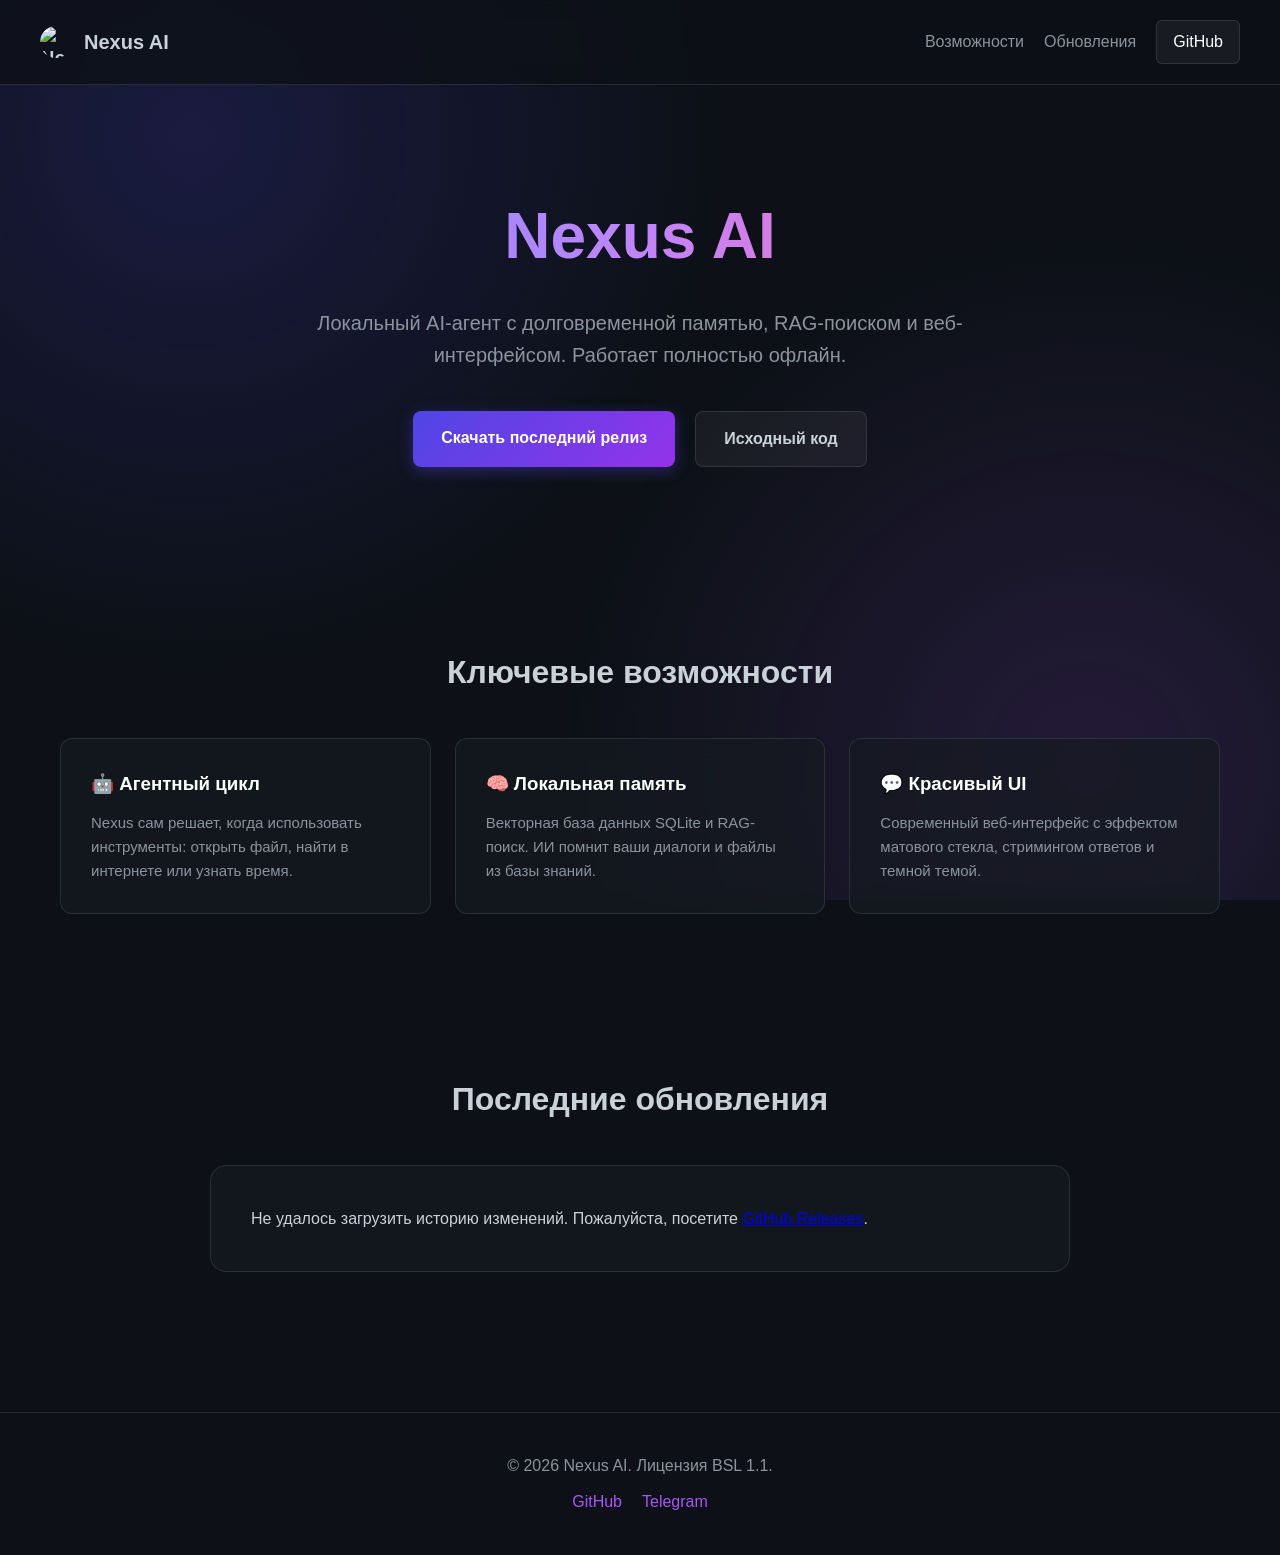
==== website/index.html @ a46965eb "fix: workflows syntax and outputs" ====
<!DOCTYPE html>
<html lang="ru">
<head>
    <meta charset="UTF-8">
    <meta name="viewport" content="width=device-width, initial-scale=1.0">
    <title>Nexus AI — Локальный ИИ-агент</title>
    <link rel="icon" type="image/png" href="https://raw.githubusercontent.com/1Maniak/nexus/main/web/photo/logo-nexus.png">
    <link rel="stylesheet" href="style.css">
    <script src="https://cdn.jsdelivr.net/npm/marked/marked.min.js"></script>
</head>
<body>
    <div class="background-glow"></div>

    <nav>
        <div class="logo">
            <img src="https://raw.githubusercontent.com/1Maniak/nexus/main/web/photo/logo-nexus.png" alt="Nexus Logo">
            <span>Nexus AI</span>
        </div>
        <div class="links">
            <a href="#features">Возможности</a>
            <a href="#changelog">Обновления</a>
            <a href="https://github.com/1Maniak/nexus" target="_blank" class="btn-github">GitHub</a>
        </div>
    </nav>

    <header class="hero">
        <h1>Nexus AI</h1>
        <p>Локальный AI-агент с долговременной памятью, RAG-поиском и веб-интерфейсом. Работает полностью офлайн.</p>
        <div class="hero-buttons">
            <a href="https://github.com/1Maniak/nexus/releases" class="btn primary">Скачать последний релиз</a>
            <a href="https://github.com/1Maniak/nexus" class="btn secondary">Исходный код</a>
        </div>
    </header>

    <section id="features" class="features">
        <h2>Ключевые возможности</h2>
        <div class="grid">
            <div class="card">
                <h3>🤖 Агентный цикл</h3>
                <p>Nexus сам решает, когда использовать инструменты: открыть файл, найти в интернете или узнать время.</p>
            </div>
            <div class="card">
                <h3>🧠 Локальная память</h3>
                <p>Векторная база данных SQLite и RAG-поиск. ИИ помнит ваши диалоги и файлы из базы знаний.</p>
            </div>
            <div class="card">
                <h3>💬 Красивый UI</h3>
                <p>Современный веб-интерфейс с эффектом матового стекла, стримингом ответов и темной темой.</p>
            </div>
        </div>
    </section>

    <section id="changelog" class="changelog-section">
        <h2>Последние обновления</h2>
        <div id="changelog-container" class="glass-panel">
            <p>Загрузка изменений...</p>
        </div>
    </section>

    <footer>
        <p>© 2026 Nexus AI. Лицензия BSL 1.1.</p>
        <div class="socials">
            <a href="https://github.com/1Maniak" target="_blank">GitHub</a>
            <a href="https://t.me/Makson4ikxD" target="_blank">Telegram</a>
        </div>
    </footer>

    <script src="script.js"></script>
</body>
</html>
---- website/style.css ----
:root {
    --bg-body: #0d1117;
    --bg-panel: rgba(22, 27, 34, 0.7);
    --border-color: rgba(255, 255, 255, 0.1);
    --text-main: #c9d1d9;
    --text-muted: #8b949e;
    --accent-color: #a855f7;
    --gradient: linear-gradient(135deg, #4f46e5, #9333ea);
    --font-family: -apple-system, BlinkMacSystemFont, "Segoe UI", Helvetica, Arial, sans-serif;
}

* {
    box-sizing: border-box;
    margin: 0;
    padding: 0;
}

body {
    background-color: var(--bg-body);
    color: var(--text-main);
    font-family: var(--font-family);
    line-height: 1.6;
    overflow-x: hidden;
}

/* Фоновое свечение */
.background-glow {
    position: fixed;
    top: 0;
    left: 0;
    width: 100vw;
    height: 100vh;
    background: 
        radial-gradient(circle at 15% 15%, rgba(79, 70, 229, 0.2) 0%, transparent 40%),
        radial-gradient(circle at 85% 85%, rgba(168, 85, 247, 0.15) 0%, transparent 40%);
    z-index: -1;
}

/* Навигация */
nav {
    display: flex;
    justify-content: space-between;
    align-items: center;
    padding: 20px 40px;
    background: rgba(13, 17, 23, 0.8);
    backdrop-filter: blur(10px);
    position: sticky;
    top: 0;
    z-index: 100;
    border-bottom: 1px solid var(--border-color);
}

.logo {
    display: flex;
    align-items: center;
    gap: 12px;
    font-size: 20px;
    font-weight: 700;
}

.logo img {
    width: 32px;
    height: 32px;
    border-radius: 50%;
}

.links {
    display: flex;
    gap: 20px;
    align-items: center;
}

.links a {
    color: var(--text-muted);
    text-decoration: none;
    transition: color 0.2s;
}

.links a:hover {
    color: #fff;
}

.btn-github {
    padding: 8px 16px;
    border: 1px solid var(--border-color);
    border-radius: 6px;
    color: #fff !important;
    background: rgba(255, 255, 255, 0.05);
}

/* Hero Section */
.hero {
    text-align: center;
    padding: 100px 20px;
    max-width: 800px;
    margin: 0 auto;
}

.hero h1 {
    font-size: 64px;
    font-weight: 900;
    background: linear-gradient(to right, #818cf8, #c084fc, #f472b6);
    background-clip: text; /* ДОБАВИТЬ СЮДА */
    -webkit-background-clip: text;
    -webkit-text-fill-color: transparent;
    margin-bottom: 20px;
}

.hero p {
    font-size: 20px;
    color: var(--text-muted);
    margin-bottom: 40px;
}

.hero-buttons {
    display: flex;
    gap: 20px;
    justify-content: center;
}

.btn {
    padding: 14px 28px;
    border-radius: 8px;
    text-decoration: none;
    font-weight: 600;
    transition: all 0.2s;
}

.btn.primary {
    background: var(--gradient);
    color: #fff;
    box-shadow: 0 4px 15px rgba(79, 70, 229, 0.4);
}

.btn.primary:hover {
    filter: brightness(1.1);
    transform: translateY(-2px);
}

.btn.secondary {
    background: rgba(255, 255, 255, 0.05);
    color: var(--text-main);
    border: 1px solid var(--border-color);
}

.btn.secondary:hover {
    background: rgba(255, 255, 255, 0.1);
}

/* Features */
.features {
    padding: 80px 20px;
    max-width: 1200px;
    margin: 0 auto;
}

.features h2 {
    text-align: center;
    font-size: 32px;
    margin-bottom: 40px;
}

.grid {
    display: grid;
    grid-template-columns: repeat(auto-fit, minmax(300px, 1fr));
    gap: 24px;
}

.card {
    background: var(--bg-panel);
    backdrop-filter: blur(12px);
    padding: 30px;
    border-radius: 12px;
    border: 1px solid var(--border-color);
    transition: transform 0.2s;
}

.card:hover {
    transform: translateY(-5px);
    border-color: rgba(168, 85, 247, 0.3);
}

.card h3 {
    color: #fff;
    margin-bottom: 12px;
}

.card p {
    color: var(--text-muted);
    font-size: 15px;
}

/* Changelog */
.changelog-section {
    padding: 80px 20px;
    max-width: 900px;
    margin: 0 auto;
}

.changelog-section h2 {
    text-align: center;
    font-size: 32px;
    margin-bottom: 40px;
}

.glass-panel {
    background: var(--bg-panel);
    backdrop-filter: blur(12px);
    padding: 40px;
    border-radius: 16px;
    border: 1px solid var(--border-color);
}

.glass-panel h3 {
    color: var(--accent-color);
    margin-top: 20px;
    margin-bottom: 10px;
}

.glass-panel ul {
    padding-left: 20px;
    margin-bottom: 20px;
}

.glass-panel li {
    margin-bottom: 8px;
}

/* Footer */
footer {
    text-align: center;
    padding: 40px;
    border-top: 1px solid var(--border-color);
    color: var(--text-muted);
    margin-top: 60px;
}

.socials {
    margin-top: 10px;
    display: flex;
    gap: 20px;
    justify-content: center;
}

.socials a {
    color: var(--accent-color);
    text-decoration: none;
}
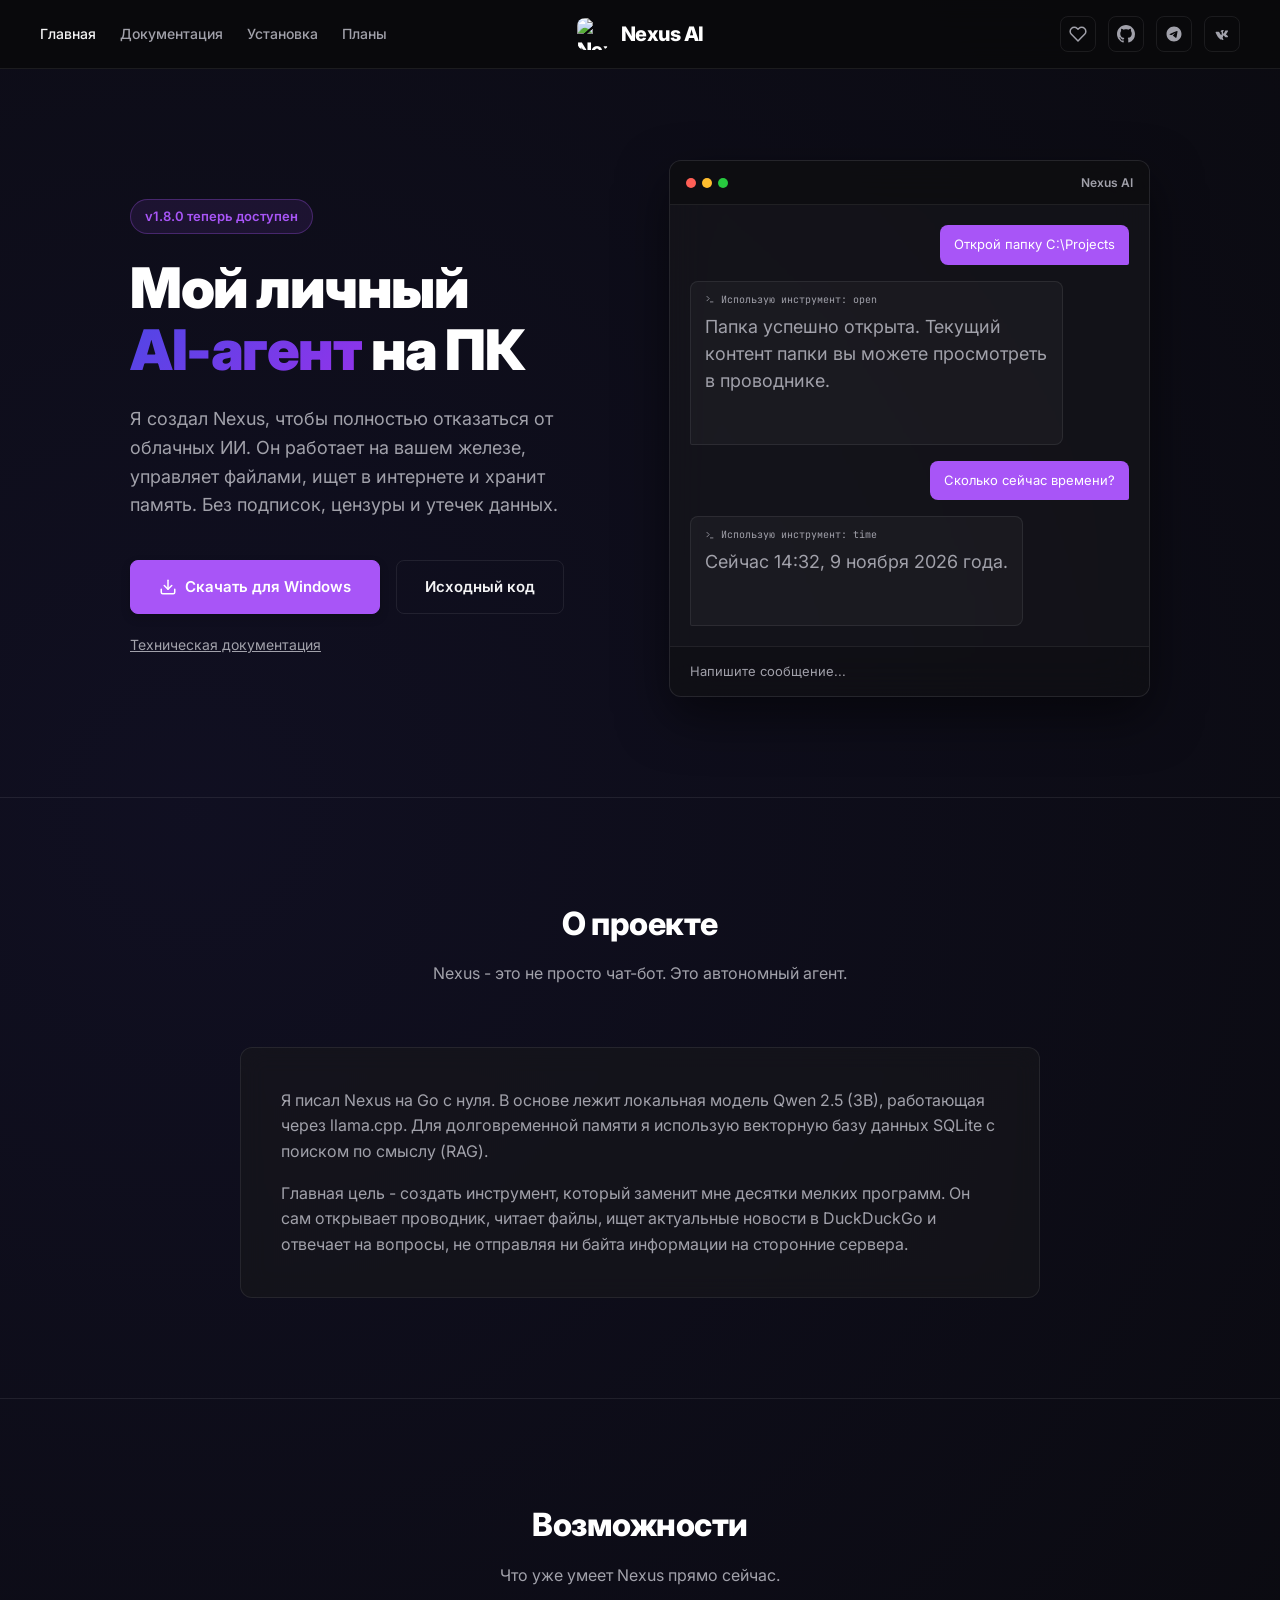
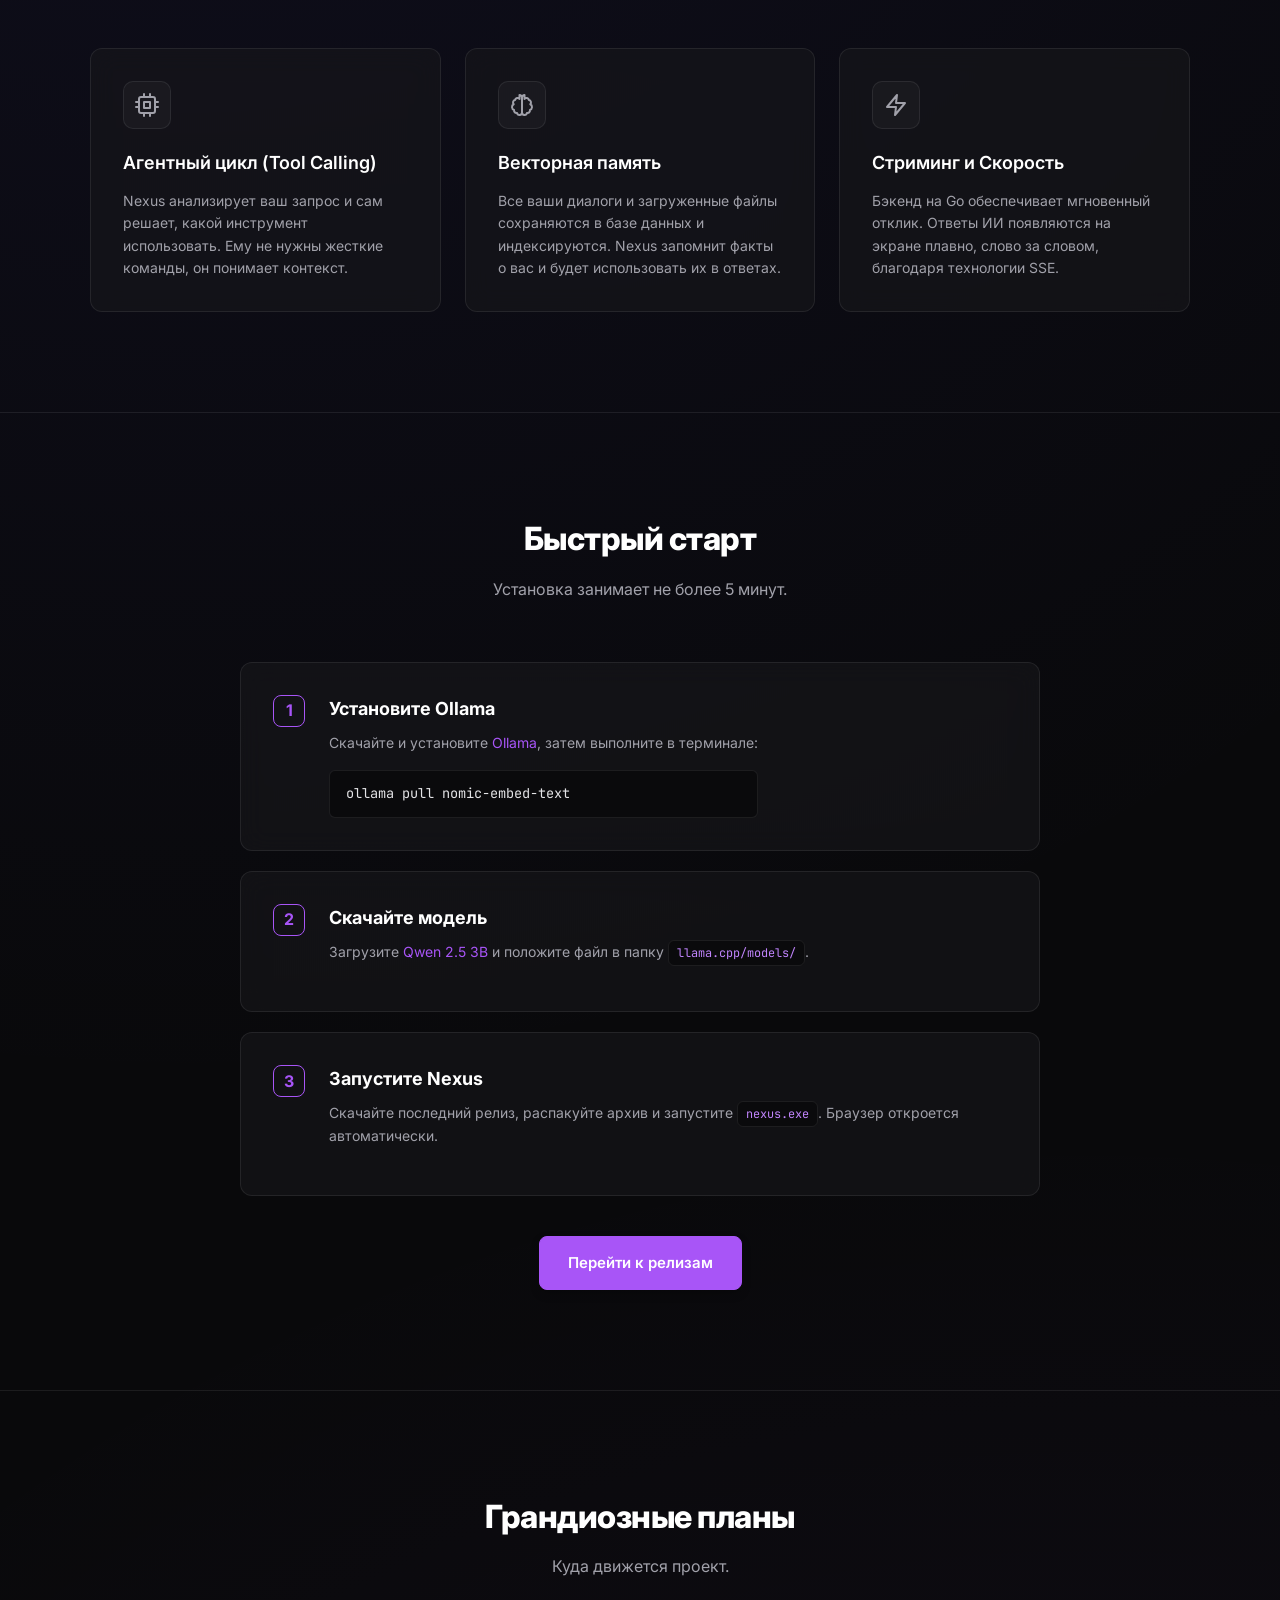
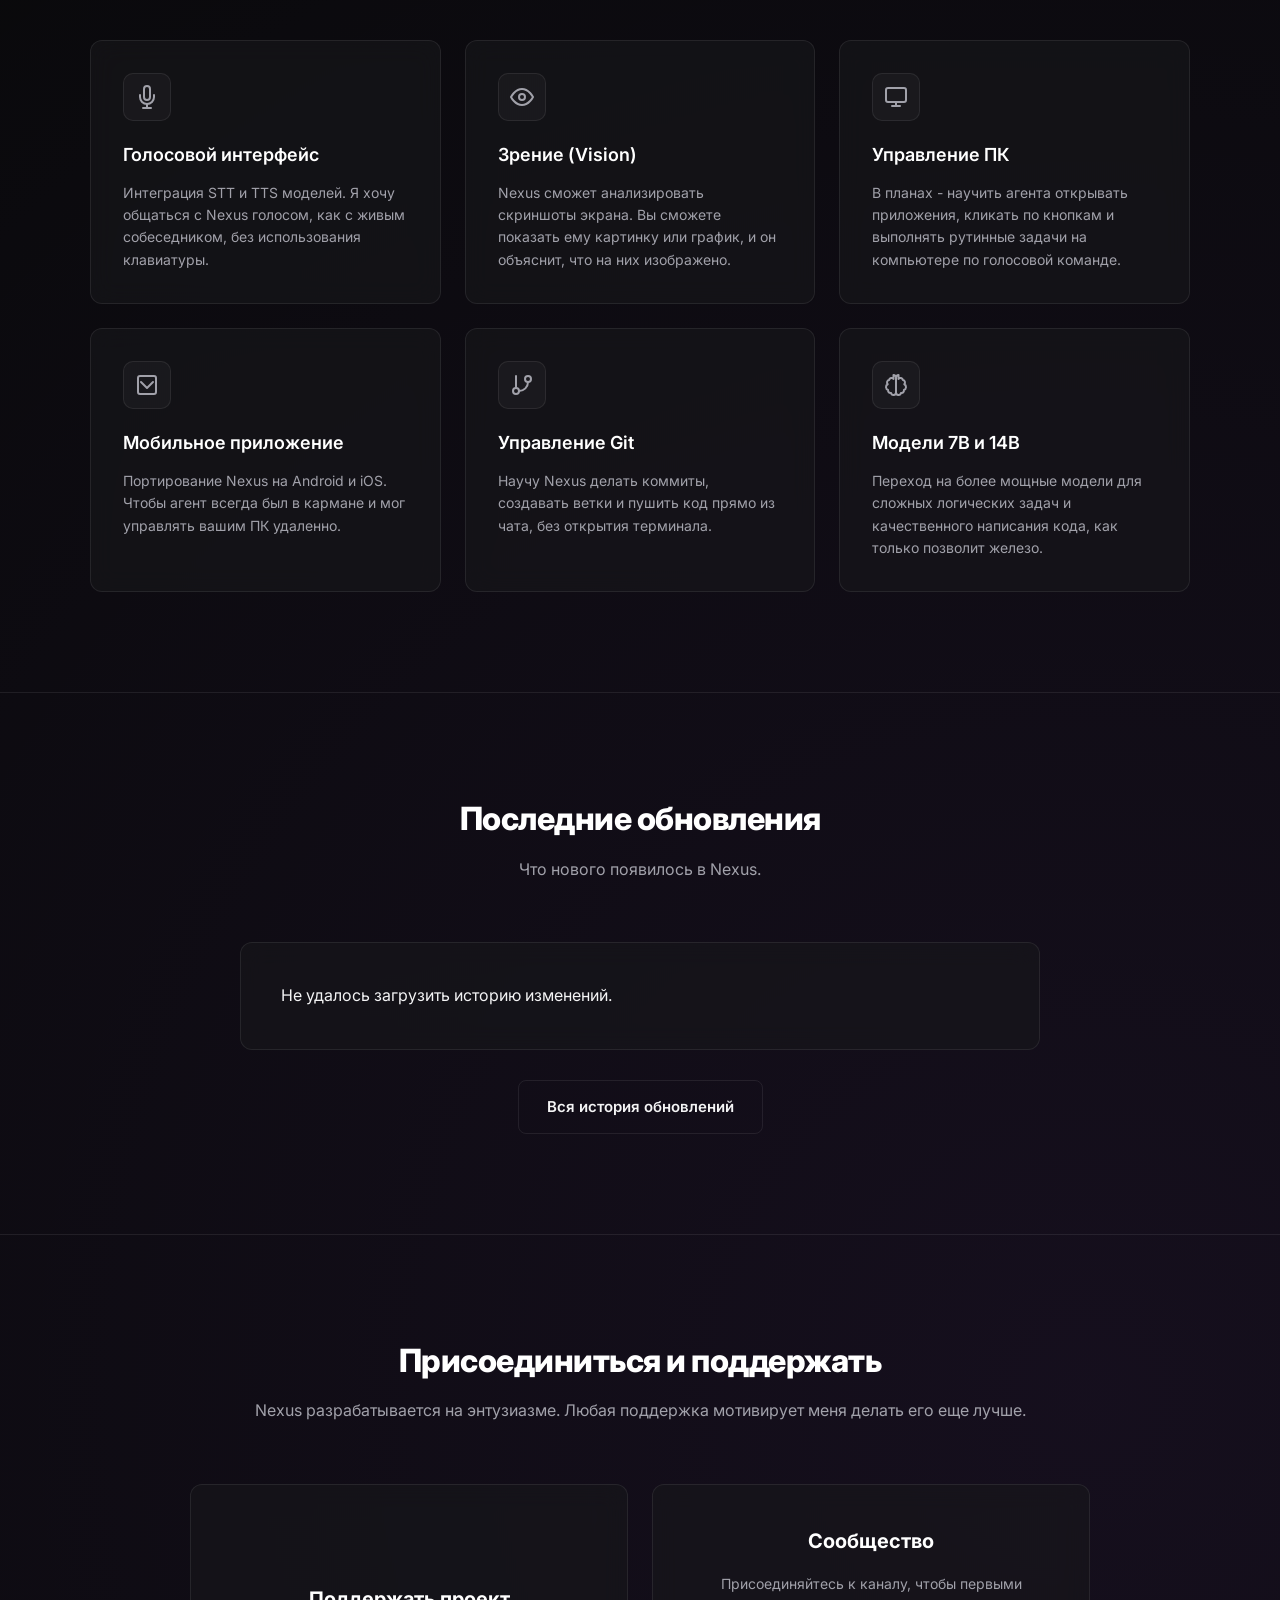
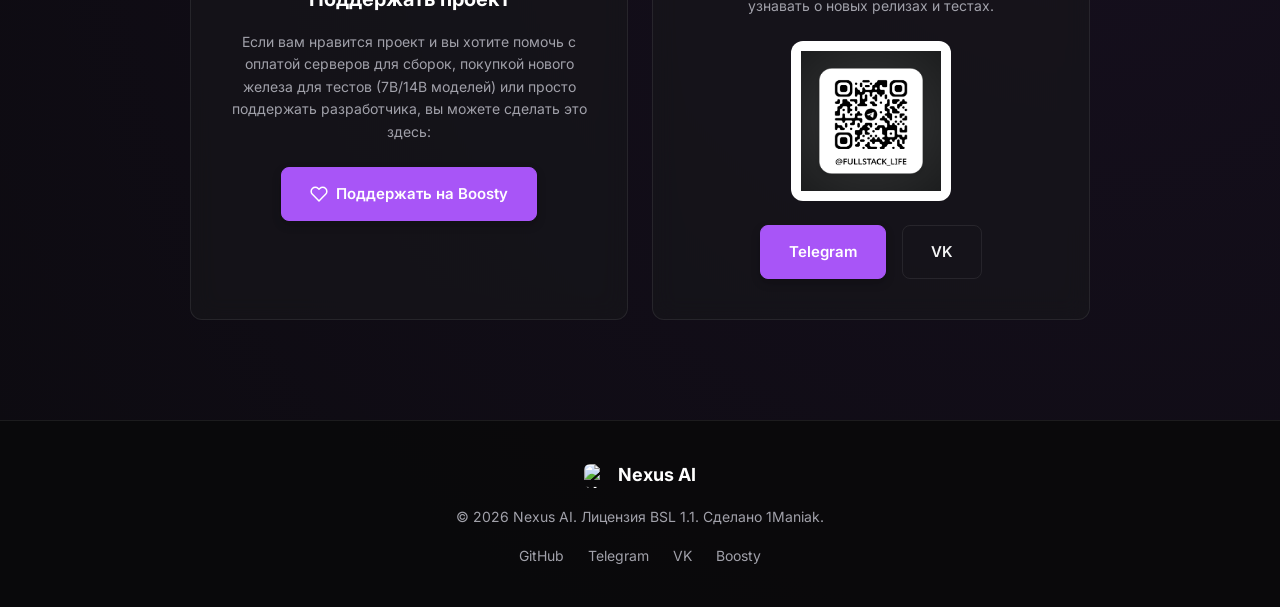
==== commit 388677d0: "feat: custom website with 777 lines of CSS (lucky commit)" ====
--- a/website/index.html
+++ b/website/index.html
@@ -3,65 +3,316 @@
 <head>
     <meta charset="UTF-8">
     <meta name="viewport" content="width=device-width, initial-scale=1.0">
-    <title>Nexus AI — Локальный ИИ-агент</title>
+    <title>Nexus AI - Мой локальный ИИ-агент</title>
     <link rel="icon" type="image/png" href="https://raw.githubusercontent.com/1Maniak/nexus/main/web/photo/logo-nexus.png">
+    <link rel="preconnect" href="https://fonts.googleapis.com">
+    <link rel="preconnect" href="https://fonts.gstatic.com" crossorigin>
+    <link href="https://fonts.googleapis.com/css2?family=Inter:wght@400;500;600;800;900&family=JetBrains+Mono:wght@400;500&display=swap" rel="stylesheet">
     <link rel="stylesheet" href="style.css">
     <script src="https://cdn.jsdelivr.net/npm/marked/marked.min.js"></script>
 </head>
 <body>
-    <div class="background-glow"></div>
-
     <nav>
-        <div class="logo">
+        <div class="nav-left">
+            <a href="index.html" class="active">Главная</a>
+            <a href="docs.html">Документация</a>
+            <a href="#install">Установка</a>
+            <a href="#roadmap">Планы</a>
+        </div>
+        <div class="nav-center">
             <img src="https://raw.githubusercontent.com/1Maniak/nexus/main/web/photo/logo-nexus.png" alt="Nexus Logo">
             <span>Nexus AI</span>
         </div>
-        <div class="links">
-            <a href="#features">Возможности</a>
-            <a href="#changelog">Обновления</a>
-            <a href="https://github.com/1Maniak/nexus" target="_blank" class="btn-github">GitHub</a>
-        </div>
+        <div class="nav-right">
+            <a href="https://boosty.to/" target="_blank" rel="noopener noreferrer" class="btn-social boosty" title="Поддержать проект">
+                <svg height="18" viewBox="0 0 24 24" width="18" fill="none" stroke="currentColor" stroke-width="2" stroke-linecap="round" stroke-linejoin="round"><path d="M20.84 4.61a5.5 5.5 0 0 0-7.78 0L12 5.67l-1.06-1.06a5.5 5.5 0 0 0-7.78 7.78l1.06 1.06L12 21.23l7.78-7.78 1.06-1.06a5.5 5.5 0 0 0 0-7.78z"></path></svg>
+            </a>
+            <a href="https://github.com/1Maniak/nexus" target="_blank" rel="noopener noreferrer" class="btn-social github" title="GitHub">
+                <svg height="18" viewBox="0 0 16 16" width="18" fill="currentColor"><path d="M8 0C3.58 0 0 3.58 0 8c0 3.54 2.29 6.53 5.47 7.59.4.07.55-.17.55-.38 0-.19-.01-.82-.01-1.49-2.01.37-2.53-.49-2.69-.94-.09-.23-.48-.94-.82-1.13-.28-.15-.68-.52-.01-.53.63-.01 1.08.58 1.23.82.72 1.21 1.87.87 2.33.66.07-.52.28-.87.51-1.07-1.78-.2-3.64-.89-3.64-3.95 0-.87.31-1.59.82-2.15-.08-.2-.36-1.02.08-2.12 0 0 .67-.21 2.2.82.64-.18 1.32-.27 2-.27.68 0 1.36.09 2 .27 1.53-1.04 2.2-.82 2.2-.82.44 1.1.16 1.92.08 2.12.51.56.82 1.27.82 2.15 0 3.07-1.87 3.75-3.65 3.95.29.25.54.73.54 1.48 0 1.07-.01 1.93-.01 2.2 0 .21.15.46.55.38A8.013 8.013 0 0016 8c0-4.42-3.58-8-8-8z"></path></svg>
+            </a>
+            <a href="https://t.me/fullstack_life" target="_blank" rel="noopener noreferrer" class="btn-social tg" title="Telegram">
+                <svg height="18" viewBox="0 0 24 24" width="18" fill="currentColor"><path d="M12 2C6.48 2 2 6.48 2 12s4.48 10 10 10 10-4.48 10-10S17.52 2 12 2zm4.64 6.8c-.15 1.58-.8 5.42-1.13 7.19-.14.75-.42 1-.68 1.03-.58.05-1.02-.38-1.58-.75-.88-.58-1.38-.94-2.23-1.5-.99-.65-.35-1.01.22-1.59.15-.15 2.71-2.48 2.76-2.69a.2.2 0 0 0-.05-.18c-.06-.05-.14-.03-.21-.02-.09.02-1.49.95-4.22 2.79-.4.27-.76.41-1.08.4-.36-.01-1.04-.2-1.55-.37-.63-.2-1.12-.31-1.08-.66.02-.18.27-.36.74-.55 2.92-1.27 4.86-2.11 5.83-2.51 2.78-1.16 3.35-1.36 3.73-1.36.08 0 .27.02.39.12.1.08.13.19.14.27-.01.06.01.24 0 .38z"/></svg>
+            </a>
+            <a href="https://vk.com/nexus_fullstack_life" target="_blank" rel="noopener noreferrer" class="btn-social vk" title="VK">
+                <svg height="18" viewBox="0 0 24 24" width="18" fill="currentColor"><path d="M12.785 16.241s.288-.032.436-.192c.136-.148.132-.426.132-.426s-.02-1.303.584-1.495c.595-.188 1.36 1.26 2.17 1.82.61.423 1.073.33 1.073.33l2.157-.03s1.128-.07.593-.955c-.044-.072-.31-.656-1.602-1.86-1.353-1.26-1.17-1.055.458-3.233.993-1.327 1.39-2.136 1.267-2.483-.116-.33-.836-.243-.836-.243l-2.426.015s-.18-.025-.313.055c-.13.078-.214.26-.214.26s-.383 1.018-.892 1.884c-1.077 1.83-1.508 1.927-1.684 1.814-.41-.264-.307-1.062-.307-1.062s0-1.932.39-2.743c.306-.63.887-.823.887-.823s-.12-.083-.467-.12c-.348-.037-1.392.014-1.392.014s-2.07.028-2.51 1.69c-.206.666.202.666.202.666s.746.013.96.4c.216.388.143 1.913.143 1.913s-.066 1.464-.366 1.73c-.267.236-.635.088-.988-.383-.813-1.175-1.45-2.477-1.45-2.477s-.255-.635-.71-.907c-.55-.33-1.32-.253-1.32-.253l-2.31.015s-.66.018-.86.277c-.2.26-.02.77-.02.77s2.14 5.002 4.565 7.525c2.22 2.312 4.744 2.16 4.744 2.16h1.148z"/></svg>
+            </a>
+        </div>
+        <button class="burger-menu" onclick="toggleMenu()">
+            <svg viewBox="0 0 24 24" width="24" height="24" fill="none" stroke="currentColor" stroke-width="2" stroke-linecap="round" stroke-linejoin="round"><line x1="3" y1="12" x2="21" y2="12"></line><line x1="3" y1="6" x2="21" y2="6"></line><line x1="3" y1="18" x2="21" y2="18"></line></svg>
+        </button>
     </nav>
 
+    <div class="mobile-nav" id="mobileNav">
+        <a href="index.html" class="active">Главная</a>
+        <a href="docs.html">Документация</a>
+        <a href="#install">Установка</a>
+        <a href="#roadmap">Планы</a>
+        <a href="https://boosty.to/" target="_blank" rel="noopener noreferrer" style="color: #ff5f56;">Поддержать проект</a>
+        <div class="mobile-socials">
+            <a href="https://github.com/1Maniak/nexus" target="_blank" rel="noopener noreferrer" class="btn-social github">
+                <svg height="18" viewBox="0 0 16 16" width="18" fill="currentColor"><path d="M8 0C3.58 0 0 3.58 0 8c0 3.54 2.29 6.53 5.47 7.59.4.07.55-.17.55-.38 0-.19-.01-.82-.01-1.49-2.01.37-2.53-.49-2.69-.94-.09-.23-.48-.94-.82-1.13-.28-.15-.68-.52-.01-.53.63-.01 1.08.58 1.23.82.72 1.21 1.87.87 2.33.66.07-.52.28-.87.51-1.07-1.78-.2-3.64-.89-3.64-3.95 0-.87.31-1.59.82-2.15-.08-.2-.36-1.02.08-2.12 0 0 .67-.21 2.2.82.64-.18 1.32-.27 2-.27.68 0 1.36.09 2 .27 1.53-1.04 2.2-.82 2.2-.82.44 1.1.16 1.92.08 2.12.51.56.82 1.27.82 2.15 0 3.07-1.87 3.75-3.65 3.95.29.25.54.73.54 1.48 0 1.07-.01 1.93-.01 2.2 0 .21.15.46.55.38A8.013 8.013 0 0016 8c0-4.42-3.58-8-8-8z"></path></svg>
+            </a>
+            <a href="https://t.me/fullstack_life" target="_blank" rel="noopener noreferrer" class="btn-social tg">
+                <svg height="18" viewBox="0 0 24 24" width="18" fill="currentColor"><path d="M12 2C6.48 2 2 6.48 2 12s4.48 10 10 10 10-4.48 10-10S17.52 2 12 2zm4.64 6.8c-.15 1.58-.8 5.42-1.13 7.19-.14.75-.42 1-.68 1.03-.58.05-1.02-.38-1.58-.75-.88-.58-1.38-.94-2.23-1.5-.99-.65-.35-1.01.22-1.59.15-.15 2.71-2.48 2.76-2.69a.2.2 0 0 0-.05-.18c-.06-.05-.14-.03-.21-.02-.09.02-1.49.95-4.22 2.79-.4.27-.76.41-1.08.4-.36-.01-1.04-.2-1.55-.37-.63-.2-1.12-.31-1.08-.66.02-.18.27-.36.74-.55 2.92-1.27 4.86-2.11 5.83-2.51 2.78-1.16 3.35-1.36 3.73-1.36.08 0 .27.02.39.12.1.08.13.19.14.27-.01.06.01.24 0 .38z"/></svg>
+            </a>
+            <a href="https://vk.com/nexus_fullstack_life" target="_blank" rel="noopener noreferrer" class="btn-social vk">
+                <svg height="18" viewBox="0 0 24 24" width="18" fill="currentColor"><path d="M12.785 16.241s.288-.032.436-.192c.136-.148.132-.426.132-.426s-.02-1.303.584-1.495c.595-.188 1.36 1.26 2.17 1.82.61.423 1.073.33 1.073.33l2.157-.03s1.128-.07.593-.955c-.044-.072-.31-.656-1.602-1.86-1.353-1.26-1.17-1.055.458-3.233.993-1.327 1.39-2.136 1.267-2.483-.116-.33-.836-.243-.836-.243l-2.426.015s-.18-.025-.313.055c-.13.078-.214.26-.214.26s-.383 1.018-.892 1.884c-1.077 1.83-1.508 1.927-1.684 1.814-.41-.264-.307-1.062-.307-1.062s0-1.932.39-2.743c.306-.63.887-.823.887-.823s-.12-.083-.467-.12c-.348-.037-1.392.014-1.392.014s-2.07.028-2.51 1.69c-.206.666.202.666.202.666s.746.013.96.4c.216.388.143 1.913.143 1.913s-.066 1.464-.366 1.73c-.267.236-.635.088-.988-.383-.813-1.175-1.45-2.477-1.45-2.477s-.255-.635-.71-.907c-.55-.33-1.32-.253-1.32-.253l-2.31.015s-.66.018-.86.277c-.2.26-.02.77-.02.77s2.14 5.002 4.565 7.525c2.22 2.312 4.744 2.16 4.744 2.16h1.148z"/></svg>
+            </a>
+        </div>
+    </div>
+
     <header class="hero">
-        <h1>Nexus AI</h1>
-        <p>Локальный AI-агент с долговременной памятью, RAG-поиском и веб-интерфейсом. Работает полностью офлайн.</p>
-        <div class="hero-buttons">
-            <a href="https://github.com/1Maniak/nexus/releases" class="btn primary">Скачать последний релиз</a>
-            <a href="https://github.com/1Maniak/nexus" class="btn secondary">Исходный код</a>
+        <div class="hero-content">
+            <div class="badge">v1.8.0 теперь доступен</div>
+            <h1>Мой личный <br><span class="gradient-text">AI-агент</span> на ПК</h1>
+            <p>Я создал Nexus, чтобы полностью отказаться от облачных ИИ. Он работает на вашем железе, управляет файлами, ищет в интернете и хранит память. Без подписок, цензуры и утечек данных.</p>
+            <div class="hero-buttons">
+                <a href="https://github.com/1Maniak/nexus/releases" target="_blank" rel="noopener noreferrer" class="btn primary">
+                    <svg height="18" viewBox="0 0 24 24" width="18" fill="none" stroke="currentColor" stroke-width="2" stroke-linecap="round" stroke-linejoin="round" style="margin-right:8px; vertical-align: text-bottom;">
+                        <path d="M21 15v4a2 2 0 0 1-2 2H5a2 2 0 0 1-2-2v-4"></path>
+                        <polyline points="7 10 12 15 17 10"></polyline>
+                        <line x1="12" y1="15" x2="12" y2="3"></line>
+                    </svg>
+                    Скачать для Windows
+                </a>
+                <a href="https://github.com/1Maniak/nexus" target="_blank" rel="noopener noreferrer" class="btn secondary">Исходный код</a>
+            </div>
+            <a href="docs.html" style="display: inline-block; margin-top: 20px; font-size: 14px; color: var(--text-muted); text-decoration: underline;">
+                Техническая документация
+            </a>
+        </div>
+
+        <div class="hero-mockup">
+            <div class="mockup-header">
+                <div class="mockup-dots">
+                    <span></span>
+                    <span></span>
+                    <span></span>
+                </div>
+                <div class="mockup-title">Nexus AI</div>
+            </div>
+            <div class="mockup-body">
+                <div class="mockup-msg user">Открой папку C:\Projects</div>
+                <div class="mockup-msg ai">
+                    <div class="mockup-log">
+                        <svg width="10" height="10" viewBox="0 0 24 24" fill="none" stroke="currentColor" stroke-width="2">
+                            <polyline points="4 17 10 11 4 5"></polyline>
+                            <line x1="12" y1="19" x2="20" y2="19"></line>
+                        </svg> 
+                        Использую инструмент: open
+                    </div>
+                    <p>Папка успешно открыта. Текущий контент папки вы можете просмотреть в проводнике.</p>
+                </div>
+                <div class="mockup-msg user">Сколько сейчас времени?</div>
+                <div class="mockup-msg ai">
+                    <div class="mockup-log">
+                        <svg width="10" height="10" viewBox="0 0 24 24" fill="none" stroke="currentColor" stroke-width="2">
+                            <polyline points="4 17 10 11 4 5"></polyline>
+                            <line x1="12" y1="19" x2="20" y2="19"></line>
+                        </svg> 
+                        Использую инструмент: time
+                    </div>
+                    <p>Сейчас 14:32, 9 ноября 2026 года.</p>
+                </div>
+            </div>
+            <div class="mockup-input">Напишите сообщение...</div>
         </div>
     </header>
 
-    <section id="features" class="features">
-        <h2>Ключевые возможности</h2>
-        <div class="grid">
-            <div class="card">
-                <h3>🤖 Агентный цикл</h3>
-                <p>Nexus сам решает, когда использовать инструменты: открыть файл, найти в интернете или узнать время.</p>
-            </div>
-            <div class="card">
-                <h3>🧠 Локальная память</h3>
-                <p>Векторная база данных SQLite и RAG-поиск. ИИ помнит ваши диалоги и файлы из базы знаний.</p>
-            </div>
-            <div class="card">
-                <h3>💬 Красивый UI</h3>
-                <p>Современный веб-интерфейс с эффектом матового стекла, стримингом ответов и темной темой.</p>
-            </div>
-        </div>
-    </section>
-
-    <section id="changelog" class="changelog-section">
-        <h2>Последние обновления</h2>
-        <div id="changelog-container" class="glass-panel">
-            <p>Загрузка изменений...</p>
+    <section id="about" class="section">
+        <div class="container">
+            <div class="section-title">
+                <h2>О проекте</h2>
+                <p>Nexus - это не просто чат-бот. Это автономный агент.</p>
+            </div>
+            <div class="about-text">
+                <p>Я писал Nexus на Go с нуля. В основе лежит локальная модель Qwen 2.5 (3B), работающая через llama.cpp. Для долговременной памяти я использую векторную базу данных SQLite с поиском по смыслу (RAG).</p>
+                <p>Главная цель - создать инструмент, который заменит мне десятки мелких программ. Он сам открывает проводник, читает файлы, ищет актуальные новости в DuckDuckGo и отвечает на вопросы, не отправляя ни байта информации на сторонние сервера.</p>
+            </div>
+        </div>
+    </section>
+
+    <section id="features" class="section">
+        <div class="container">
+            <div class="section-title">
+                <h2>Возможности</h2>
+                <p>Что уже умеет Nexus прямо сейчас.</p>
+            </div>
+            <div class="grid">
+                <div class="card">
+                    <div class="icon-wrapper">
+                        <svg viewBox="0 0 24 24" fill="none" stroke="currentColor" stroke-width="2" stroke-linecap="round" stroke-linejoin="round"><rect x="4" y="4" width="16" height="16" rx="2" ry="2"></rect><rect x="9" y="9" width="6" height="6"></rect><line x1="9" y1="1" x2="9" y2="4"></line><line x1="15" y1="1" x2="15" y2="4"></line><line x1="9" y1="20" x2="9" y2="23"></line><line x1="15" y1="20" x2="15" y2="23"></line><line x1="20" y1="9" x2="23" y2="9"></line><line x1="20" y1="14" x2="23" y2="14"></line><line x1="1" y1="9" x2="4" y2="9"></line><line x1="1" y1="14" x2="4" y2="14"></line></svg>
+                    </div>
+                    <h3>Агентный цикл (Tool Calling)</h3>
+                    <p>Nexus анализирует ваш запрос и сам решает, какой инструмент использовать. Ему не нужны жесткие команды, он понимает контекст.</p>
+                </div>
+                <div class="card">
+                    <div class="icon-wrapper">
+                        <svg viewBox="0 0 24 24" fill="none" stroke="currentColor" stroke-width="2" stroke-linecap="round" stroke-linejoin="round"><path d="M9.5 2A2.5 2.5 0 0 1 12 4.5v15a2.5 2.5 0 0 1-4.96.44 2.5 2.5 0 0 1-2.96-3.08 3 3 0 0 1-.34-5.58 2.5 2.5 0 0 1 1.32-4.24 2.5 2.5 0 0 1 4.44-1.04z"></path><path d="M14.5 2A2.5 2.5 0 0 0 12 4.5v15a2.5 2.5 0 0 0 4.96.44 2.5 2.5 0 0 0 2.96-3.08 3 3 0 0 0 .34-5.58 2.5 2.5 0 0 0-1.32-4.24 2.5 2.5 0 0 0-4.44-1.04z"></path></svg>
+                    </div>
+                    <h3>Векторная память</h3>
+                    <p>Все ваши диалоги и загруженные файлы сохраняются в базе данных и индексируются. Nexus запомнит факты о вас и будет использовать их в ответах.</p>
+                </div>
+                <div class="card">
+                    <div class="icon-wrapper">
+                        <svg viewBox="0 0 24 24" fill="none" stroke="currentColor" stroke-width="2" stroke-linecap="round" stroke-linejoin="round"><polygon points="13 2 3 14 12 14 11 22 21 10 12 10 13 2"></polygon></svg>
+                    </div>
+                    <h3>Стриминг и Скорость</h3>
+                    <p>Бэкенд на Go обеспечивает мгновенный отклик. Ответы ИИ появляются на экране плавно, слово за словом, благодаря технологии SSE.</p>
+                </div>
+            </div>
+        </div>
+    </section>
+
+    <section id="install" class="section">
+        <div class="container">
+            <div class="section-title">
+                <h2>Быстрый старт</h2>
+                <p>Установка занимает не более 5 минут.</p>
+            </div>
+            <div class="steps">
+                <div class="step">
+                    <div class="step-num">1</div>
+                    <div class="step-content">
+                        <h3>Установите Ollama</h3>
+                        <p>Скачайте и установите <a href="https://ollama.com/" target="_blank" rel="noopener noreferrer">Ollama</a>, затем выполните в терминале:</p>
+                        <div class="code-block">ollama pull nomic-embed-text</div>
+                    </div>
+                </div>
+                <div class="step">
+                    <div class="step-num">2</div>
+                    <div class="step-content">
+                        <h3>Скачайте модель</h3>
+                        <p>Загрузите <a href="https://huggingface.co/Qwen/Qwen2.5-3B-Instruct-GGUF" target="_blank" rel="noopener noreferrer">Qwen 2.5 3B</a> и положите файл в папку <code>llama.cpp/models/</code>.</p>
+                    </div>
+                </div>
+                <div class="step">
+                    <div class="step-num">3</div>
+                    <div class="step-content">
+                        <h3>Запустите Nexus</h3>
+                        <p>Скачайте последний релиз, распакуйте архив и запустите <code>nexus.exe</code>. Браузер откроется автоматически.</p>
+                    </div>
+                </div>
+            </div>
+            <div class="center-btn">
+                <a href="https://github.com/1Maniak/nexus/releases" target="_blank" rel="noopener noreferrer" class="btn primary">Перейти к релизам</a>
+            </div>
+        </div>
+    </section>
+
+    <section id="roadmap" class="section">
+        <div class="container">
+            <div class="section-title">
+                <h2>Грандиозные планы</h2>
+                <p>Куда движется проект.</p>
+            </div>
+            <div class="grid">
+                <div class="card">
+                    <div class="icon-wrapper">
+                        <svg viewBox="0 0 24 24" fill="none" stroke="currentColor" stroke-width="2" stroke-linecap="round" stroke-linejoin="round"><path d="M12 1a3 3 0 0 0-3 3v8a3 3 0 0 0 6 0V4a3 3 0 0 0-3-3z"></path><path d="M19 10v2a7 7 0 0 1-14 0v-2"></path><line x1="12" y1="19" x2="12" y2="23"></line><line x1="8" y1="23" x2="16" y2="23"></line></svg>
+                    </div>
+                    <h3>Голосовой интерфейс</h3>
+                    <p>Интеграция STT и TTS моделей. Я хочу общаться с Nexus голосом, как с живым собеседником, без использования клавиатуры.</p>
+                </div>
+                <div class="card">
+                    <div class="icon-wrapper">
+                        <svg viewBox="0 0 24 24" fill="none" stroke="currentColor" stroke-width="2" stroke-linecap="round" stroke-linejoin="round"><path d="M1 12s4-8 11-8 11 8 11 8-4 8-11 8-11-8-11-8z"></path><circle cx="12" cy="12" r="3"></circle></svg>
+                    </div>
+                    <h3>Зрение (Vision)</h3>
+                    <p>Nexus сможет анализировать скриншоты экрана. Вы сможете показать ему картинку или график, и он объяснит, что на них изображено.</p>
+                </div>
+                <div class="card">
+                    <div class="icon-wrapper">
+                        <svg viewBox="0 0 24 24" fill="none" stroke="currentColor" stroke-width="2" stroke-linecap="round" stroke-linejoin="round"><rect x="2" y="3" width="20" height="14" rx="2" ry="2"></rect><line x1="8" y1="21" x2="16" y2="21"></line><line x1="12" y1="17" x2="12" y2="21"></line></svg>
+                    </div>
+                    <h3>Управление ПК</h3>
+                    <p>В планах - научить агента открывать приложения, кликать по кнопкам и выполнять рутинные задачи на компьютере по голосовой команде.</p>
+                </div>
+                <div class="card">
+                    <div class="icon-wrapper">
+                        <svg viewBox="0 0 24 24" fill="none" stroke="currentColor" stroke-width="2" stroke-linecap="round" stroke-linejoin="round"><polyline points="6 9 12 15 18 9"></polyline><rect x="3" y="3" width="18" height="18" rx="2" ry="2"></rect></svg>
+                    </div>
+                    <h3>Мобильное приложение</h3>
+                    <p>Портирование Nexus на Android и iOS. Чтобы агент всегда был в кармане и мог управлять вашим ПК удаленно.</p>
+                </div>
+                <div class="card">
+                    <div class="icon-wrapper">
+                        <svg viewBox="0 0 24 24" fill="none" stroke="currentColor" stroke-width="2" stroke-linecap="round" stroke-linejoin="round"><line x1="6" y1="3" x2="6" y2="15"></line><circle cx="18" cy="6" r="3"></circle><circle cx="6" cy="18" r="3"></circle><path d="M18 9a9 9 0 0 1-9 9"></path></svg>
+                    </div>
+                    <h3>Управление Git</h3>
+                    <p>Научу Nexus делать коммиты, создавать ветки и пушить код прямо из чата, без открытия терминала.</p>
+                </div>
+                <div class="card">
+                    <div class="icon-wrapper">
+                        <svg viewBox="0 0 24 24" fill="none" stroke="currentColor" stroke-width="2" stroke-linecap="round" stroke-linejoin="round"><path d="M9.5 2A2.5 2.5 0 0 1 12 4.5v15a2.5 2.5 0 0 1-4.96.44 2.5 2.5 0 0 1-2.96-3.08 3 3 0 0 1-.34-5.58 2.5 2.5 0 0 1 1.32-4.24 2.5 2.5 0 0 1 4.44-1.04z"></path><path d="M14.5 2A2.5 2.5 0 0 0 12 4.5v15a2.5 2.5 0 0 0 4.96.44 2.5 2.5 0 0 0 2.96-3.08 3 3 0 0 0 .34-5.58 2.5 2.5 0 0 0-1.32-4.24 2.5 2.5 0 0 0-4.44-1.04z"></path></svg>
+                    </div>
+                    <h3>Модели 7B и 14B</h3>
+                    <p>Переход на более мощные модели для сложных логических задач и качественного написания кода, как только позволит железо.</p>
+                </div>
+            </div>
+        </div>
+    </section>
+
+    <section id="changelog" class="section">
+        <div class="container">
+            <div class="section-title">
+                <h2>Последние обновления</h2>
+                <p>Что нового появилось в Nexus.</p>
+            </div>
+            <div id="changelog-container" class="glass-panel changelog-content">
+                <p>Загрузка...</p>
+            </div>
+            <div class="center-btn" style="margin-top: 30px;">
+                <a href="docs.html" class="btn secondary">Вся история обновлений</a>
+            </div>
+        </div>
+    </section>
+
+    <section class="section">
+        <div class="container">
+            <div class="section-title">
+                <h2>Присоединиться и поддержать</h2>
+                <p>Nexus разрабатывается на энтузиазме. Любая поддержка мотивирует меня делать его еще лучше.</p>
+            </div>
+            <div class="community-split">
+                <div class="community-box">
+                    <h3>Поддержать проект</h3>
+                    <p>Если вам нравится проект и вы хотите помочь с оплатой серверов для сборок, покупкой нового железа для тестов (7B/14B моделей) или просто поддержать разработчика, вы можете сделать это здесь:</p>
+                    <a href="https://boosty.to/" target="_blank" rel="noopener noreferrer" class="btn primary">
+                        <svg height="18" viewBox="0 0 24 24" width="18" fill="none" stroke="currentColor" stroke-width="2" stroke-linecap="round" stroke-linejoin="round" style="margin-right:8px; vertical-align: text-bottom;">
+                            <path d="M20.84 4.61a5.5 5.5 0 0 0-7.78 0L12 5.67l-1.06-1.06a5.5 5.5 0 0 0-7.78 7.78l1.06 1.06L12 21.23l7.78-7.78 1.06-1.06a5.5 5.5 0 0 0 0-7.78z"></path>
+                        </svg>
+                        Поддержать на Boosty
+                    </a>
+                </div>
+                <div class="community-box" style="text-align: center;">
+                    <h3>Сообщество</h3>
+                    <p>Присоединяйтесь к каналу, чтобы первыми узнавать о новых релизах и тестах.</p>
+                    <div class="qr-wrapper">
+                        <img src="qr.png" alt="QR Code" class="qr-code">
+                    </div>
+                    <div class="community-links">
+                        <a href="https://t.me/fullstack_life" target="_blank" rel="noopener noreferrer" class="btn primary">Telegram</a>
+                        <a href="https://vk.com/nexus_fullstack_life" target="_blank" rel="noopener noreferrer" class="btn secondary">VK</a>
+                    </div>
+                </div>
+            </div>
         </div>
     </section>
 
     <footer>
-        <p>© 2026 Nexus AI. Лицензия BSL 1.1.</p>
-        <div class="socials">
-            <a href="https://github.com/1Maniak" target="_blank">GitHub</a>
-            <a href="https://t.me/Makson4ikxD" target="_blank">Telegram</a>
+        <div class="footer-content">
+            <div class="footer-logo">
+                <img src="https://raw.githubusercontent.com/1Maniak/nexus/main/web/photo/logo-nexus.png" alt="Nexus">
+                <span>Nexus AI</span>
+            </div>
+            <p>© 2026 Nexus AI. Лицензия BSL 1.1. Сделано 1Maniak.</p>
+            <div class="socials">
+                <a href="https://github.com/1Maniak" target="_blank" rel="noopener noreferrer">GitHub</a>
+                <a href="https://t.me/fullstack_life" target="_blank" rel="noopener noreferrer">Telegram</a>
+                <a href="https://vk.com/nexus_fullstack_life" target="_blank" rel="noopener noreferrer">VK</a>
+                <a href="https://boosty.to/" target="_blank" rel="noopener noreferrer">Boosty</a>
+            </div>
         </div>
     </footer>
 
--- a/website/style.css
+++ b/website/style.css
@@ -1,12 +1,14 @@
 :root {
-    --bg-body: #0d1117;
-    --bg-panel: rgba(22, 27, 34, 0.7);
-    --border-color: rgba(255, 255, 255, 0.1);
-    --text-main: #c9d1d9;
-    --text-muted: #8b949e;
+    --bg-body: #09090b;
+    --bg-panel: rgba(24, 24, 27, 0.6);
+    --border-color: rgba(255, 255, 255, 0.08);
+    --text-main: #f4f4f5;
+    --text-muted: #a1a1aa;
     --accent-color: #a855f7;
+    --accent-hover: #c084fc;
     --gradient: linear-gradient(135deg, #4f46e5, #9333ea);
-    --font-family: -apple-system, BlinkMacSystemFont, "Segoe UI", Helvetica, Arial, sans-serif;
+    --font-family: 'Inter', sans-serif;
+    --font-mono: 'JetBrains Mono', monospace;
 }
 
 * {
@@ -17,147 +19,396 @@
 
 body {
     background-color: var(--bg-body);
+    background-image: radial-gradient(circle at 15% 15%, rgba(79, 70, 229, 0.1) 0%, transparent 40%), radial-gradient(circle at 85% 85%, rgba(168, 85, 247, 0.08) 0%, transparent 40%);
     color: var(--text-main);
     font-family: var(--font-family);
     line-height: 1.6;
     overflow-x: hidden;
-}
-
-/* Фоновое свечение */
-.background-glow {
+    -webkit-font-smoothing: antialiased;
+}
+
+a {
+    color: var(--accent-color);
+    text-decoration: none;
+    transition: color 0.2s;
+}
+
+a:hover {
+    color: var(--accent-hover);
+}
+
+code {
+    font-family: var(--font-mono);
+    background: rgba(0, 0, 0, 0.4);
+    padding: 4px 8px;
+    border-radius: 6px;
+    font-size: 0.85em;
+    color: #c084fc;
+    border: 1px solid var(--border-color);
+}
+
+.code-block {
+    font-family: var(--font-mono);
+    background: rgba(0, 0, 0, 0.4);
+    padding: 12px 16px;
+    margin-top: 10px;
+    border-radius: 6px;
+    font-size: 0.85em;
+    color: #e4e4e7;
+    border: 1px solid var(--border-color);
+    display: block;
+}
+
+nav {
+    display: flex;
+    justify-content: space-between;
+    align-items: center;
+    padding: 16px 40px;
+    background: rgba(9, 9, 11, 0.8);
+    backdrop-filter: blur(16px);
     position: fixed;
     top: 0;
-    left: 0;
-    width: 100vw;
-    height: 100vh;
-    background: 
-        radial-gradient(circle at 15% 15%, rgba(79, 70, 229, 0.2) 0%, transparent 40%),
-        radial-gradient(circle at 85% 85%, rgba(168, 85, 247, 0.15) 0%, transparent 40%);
-    z-index: -1;
-}
-
-/* Навигация */
-nav {
-    display: flex;
-    justify-content: space-between;
-    align-items: center;
-    padding: 20px 40px;
-    background: rgba(13, 17, 23, 0.8);
-    backdrop-filter: blur(10px);
-    position: sticky;
-    top: 0;
+    width: 100%;
     z-index: 100;
     border-bottom: 1px solid var(--border-color);
 }
 
-.logo {
-    display: flex;
+.nav-left {
+    flex: 1;
+    display: flex;
+    gap: 24px;
+    align-items: center;
+}
+
+.nav-left a {
+    color: var(--text-muted);
+    font-size: 14px;
+    font-weight: 500;
+    transition: color 0.2s;
+}
+
+.nav-left a:hover, .nav-left a.active {
+    color: var(--text-main);
+}
+
+.nav-center {
+    flex: 1;
+    display: flex;
+    justify-content: center;
     align-items: center;
     gap: 12px;
     font-size: 20px;
-    font-weight: 700;
-}
-
-.logo img {
+    font-weight: 800;
+    letter-spacing: -0.5px;
+    color: #fff;
+}
+
+.nav-center img {
     width: 32px;
     height: 32px;
-    border-radius: 50%;
-}
-
-.links {
-    display: flex;
-    gap: 20px;
-    align-items: center;
-}
-
-.links a {
-    color: var(--text-muted);
-    text-decoration: none;
-    transition: color 0.2s;
-}
-
-.links a:hover {
-    color: #fff;
-}
-
-.btn-github {
-    padding: 8px 16px;
-    border: 1px solid var(--border-color);
-    border-radius: 6px;
-    color: #fff !important;
+    border-radius: 8px;
+}
+
+.nav-right {
+    flex: 1;
+    display: flex;
+    justify-content: flex-end;
+    gap: 12px;
+}
+
+.btn-social {
+    display: flex;
+    align-items: center;
+    justify-content: center;
+    width: 36px;
+    height: 36px;
+    border-radius: 8px;
+    color: var(--text-muted);
+    background: transparent;
+    border: 1px solid var(--border-color);
+    transition: all 0.3s ease;
+}
+
+.btn-social:hover {
+    transform: translateY(-2px);
     background: rgba(255, 255, 255, 0.05);
 }
 
-/* Hero Section */
+.btn-social.github:hover { color: #fff; border-color: rgba(255, 255, 255, 0.5); }
+.btn-social.tg:hover { color: #2AABEE; border-color: #2AABEE; }
+.btn-social.vk:hover { color: #4C75A3; border-color: #4C75A3; }
+.btn-social.boosty:hover { color: #ff5f56; border-color: #ff5f56; }
+
+.burger-menu {
+    display: none;
+    background: none;
+    border: none;
+    color: var(--text-main);
+    cursor: pointer;
+    padding: 0;
+}
+
+.mobile-nav {
+    display: none;
+    position: absolute;
+    top: 100%;
+    left: 0;
+    width: 100%;
+    background: rgba(9, 9, 11, 0.95);
+    backdrop-filter: blur(16px);
+    border-bottom: 1px solid var(--border-color);
+    flex-direction: column;
+    padding: 20px;
+    gap: 16px;
+}
+
+.mobile-nav.active {
+    display: flex;
+}
+
+.mobile-nav a {
+    color: var(--text-muted);
+    font-size: 16px;
+    font-weight: 500;
+}
+
+.mobile-nav a.active {
+    color: var(--text-main);
+}
+
+.mobile-socials {
+    display: flex;
+    gap: 12px;
+    margin-top: 10px;
+    padding-top: 16px;
+    border-top: 1px solid var(--border-color);
+}
+
+.section {
+    padding: 100px 40px;
+    border-top: 1px solid var(--border-color);
+}
+
+.container {
+    max-width: 1100px;
+    margin: 0 auto;
+}
+
 .hero {
-    text-align: center;
-    padding: 100px 20px;
-    max-width: 800px;
+    display: flex;
+    align-items: center;
+    justify-content: space-between;
+    padding: 160px 40px 100px;
+    max-width: 1100px;
     margin: 0 auto;
+    gap: 60px;
+}
+
+.hero-content {
+    flex: 1;
+    max-width: 550px;
+}
+
+.badge {
+    display: inline-block;
+    padding: 6px 14px;
+    background: rgba(168, 85, 247, 0.1);
+    color: var(--accent-color);
+    border: 1px solid rgba(168, 85, 247, 0.3);
+    border-radius: 20px;
+    font-size: 13px;
+    font-weight: 600;
+    margin-bottom: 24px;
 }
 
 .hero h1 {
-    font-size: 64px;
+    font-size: 56px;
     font-weight: 900;
-    background: linear-gradient(to right, #818cf8, #c084fc, #f472b6);
-    background-clip: text; /* ДОБАВИТЬ СЮДА */
+    line-height: 1.1;
+    letter-spacing: -1.5px;
+    margin-bottom: 24px;
+    color: #fff;
+}
+
+.gradient-text {
+    background: var(--gradient);
+    background-clip: text;
     -webkit-background-clip: text;
     -webkit-text-fill-color: transparent;
-    margin-bottom: 20px;
 }
 
 .hero p {
-    font-size: 20px;
+    font-size: 18px;
     color: var(--text-muted);
     margin-bottom: 40px;
 }
 
 .hero-buttons {
     display: flex;
-    gap: 20px;
-    justify-content: center;
+    gap: 16px;
 }
 
 .btn {
     padding: 14px 28px;
     border-radius: 8px;
-    text-decoration: none;
     font-weight: 600;
+    font-size: 15px;
     transition: all 0.2s;
+    display: inline-flex;
+    align-items: center;
+    justify-content: center;
+    cursor: pointer;
 }
 
 .btn.primary {
-    background: var(--gradient);
-    color: #fff;
-    box-shadow: 0 4px 15px rgba(79, 70, 229, 0.4);
+    background: var(--accent-color);
+    color: #fff;
+    border: 1px solid var(--accent-color);
+    box-shadow: 0 4px 10px rgba(0, 0, 0, 0.2);
 }
 
 .btn.primary:hover {
-    filter: brightness(1.1);
-    transform: translateY(-2px);
+    background: var(--accent-hover);
+    border-color: var(--accent-hover);
+    box-shadow: 0 6px 15px rgba(0, 0, 0, 0.3);
 }
 
 .btn.secondary {
-    background: rgba(255, 255, 255, 0.05);
+    background: transparent;
     color: var(--text-main);
     border: 1px solid var(--border-color);
 }
 
 .btn.secondary:hover {
-    background: rgba(255, 255, 255, 0.1);
-}
-
-/* Features */
-.features {
-    padding: 80px 20px;
-    max-width: 1200px;
+    background: var(--bg-panel);
+    border-color: var(--text-muted);
+}
+
+.hero-mockup {
+    flex: 1;
+    max-width: 550px;
+    background: var(--bg-panel);
+    backdrop-filter: blur(20px);
+    border: 1px solid var(--border-color);
+    border-radius: 12px;
+    box-shadow: 0 20px 50px rgba(0, 0, 0, 0.5);
+    overflow: hidden;
+}
+
+.mockup-header {
+    background: rgba(0, 0, 0, 0.3);
+    padding: 12px 16px;
+    border-bottom: 1px solid var(--border-color);
+    display: flex;
+    align-items: center;
+    justify-content: space-between;
+}
+
+.mockup-dots {
+    display: flex;
+    gap: 6px;
+}
+
+.mockup-dots span {
+    width: 10px;
+    height: 10px;
+    border-radius: 50%;
+    background: #3f3f46;
+}
+
+.mockup-dots span:nth-child(1) { background: #ff5f56; }
+.mockup-dots span:nth-child(2) { background: #ffbd2e; }
+.mockup-dots span:nth-child(3) { background: #27c93f; }
+
+.mockup-title {
+    font-size: 12px;
+    color: var(--text-muted);
+    font-weight: 600;
+}
+
+.mockup-body {
+    padding: 20px;
+    display: flex;
+    flex-direction: column;
+    gap: 16px;
+}
+
+.mockup-msg {
+    padding: 10px 14px;
+    border-radius: 8px;
+    font-size: 13px;
+    max-width: 85%;
+    line-height: 1.5;
+}
+
+.mockup-msg.user {
+    background: var(--accent-color);
+    color: white;
+    align-self: flex-end;
+    border-bottom-right-radius: 2px;
+}
+
+.mockup-msg.ai {
+    background: rgba(255, 255, 255, 0.03);
+    border: 1px solid var(--border-color);
+    align-self: flex-start;
+    border-bottom-left-radius: 2px;
+}
+
+.mockup-log {
+    font-family: var(--font-mono);
+    font-size: 10px;
+    color: var(--text-muted);
+    margin-bottom: 6px;
+    display: flex;
+    align-items: center;
+    gap: 6px;
+}
+
+.mockup-input {
+    padding: 14px 20px;
+    background: rgba(0, 0, 0, 0.2);
+    border-top: 1px solid var(--border-color);
+    color: var(--text-muted);
+    font-size: 13px;
+}
+
+.section-title {
+    text-align: center;
+    margin-bottom: 60px;
+}
+
+.section-title h2 {
+    font-size: 32px;
+    font-weight: 800;
+    color: #fff;
+    margin-bottom: 12px;
+    letter-spacing: -0.5px;
+}
+
+.section-title p {
+    color: var(--text-muted);
+    font-size: 16px;
+}
+
+.about-text {
+    background: var(--bg-panel);
+    backdrop-filter: blur(12px);
+    border: 1px solid var(--border-color);
+    padding: 40px;
+    border-radius: 12px;
+    font-size: 16px;
+    color: var(--text-muted);
+    max-width: 800px;
     margin: 0 auto;
 }
 
-.features h2 {
-    text-align: center;
-    font-size: 32px;
-    margin-bottom: 40px;
+.about-text p {
+    margin-bottom: 16px;
+}
+
+.about-text p:last-child {
+    margin-bottom: 0;
 }
 
 .grid {
@@ -169,80 +420,358 @@
 .card {
     background: var(--bg-panel);
     backdrop-filter: blur(12px);
-    padding: 30px;
+    padding: 32px;
     border-radius: 12px;
     border: 1px solid var(--border-color);
-    transition: transform 0.2s;
+    transition: all 0.3s ease;
+    text-decoration: none;
+    color: var(--text-main);
+    display: block;
 }
 
 .card:hover {
-    transform: translateY(-5px);
     border-color: rgba(168, 85, 247, 0.3);
+    transform: translateY(-2px);
+    box-shadow: 0 10px 20px rgba(0, 0, 0, 0.4);
+}
+
+.card:hover .icon-wrapper {
+    color: var(--accent-hover);
+    border-color: rgba(168, 85, 247, 0.3);
+    background: rgba(168, 85, 247, 0.1);
+}
+
+.icon-wrapper {
+    font-size: 24px;
+    margin-bottom: 20px;
+    background: rgba(255, 255, 255, 0.03);
+    width: 48px;
+    height: 48px;
+    display: flex;
+    align-items: center;
+    justify-content: center;
+    border-radius: 10px;
+    border: 1px solid var(--border-color);
+    color: var(--text-muted);
+    transition: all 0.3s ease;
+}
+
+.icon-wrapper svg {
+    width: 24px;
+    height: 24px;
+    stroke-width: 2;
 }
 
 .card h3 {
     color: #fff;
+    font-size: 18px;
     margin-bottom: 12px;
+    font-weight: 600;
 }
 
 .card p {
     color: var(--text-muted);
-    font-size: 15px;
-}
-
-/* Changelog */
-.changelog-section {
-    padding: 80px 20px;
-    max-width: 900px;
+    font-size: 14px;
+}
+
+.steps {
+    display: flex;
+    flex-direction: column;
+    gap: 20px;
+    max-width: 800px;
     margin: 0 auto;
 }
 
-.changelog-section h2 {
-    text-align: center;
-    font-size: 32px;
-    margin-bottom: 40px;
-}
-
-.glass-panel {
+.step {
+    display: flex;
+    gap: 24px;
+    background: var(--bg-panel);
+    backdrop-filter: blur(12px);
+    padding: 32px;
+    border-radius: 12px;
+    border: 1px solid var(--border-color);
+    align-items: flex-start;
+}
+
+.step-num {
+    width: 32px;
+    height: 32px;
+    background: transparent;
+    color: var(--accent-color);
+    border: 1px solid var(--accent-color);
+    border-radius: 8px;
+    display: flex;
+    align-items: center;
+    justify-content: center;
+    font-weight: 700;
+    font-size: 16px;
+    flex-shrink: 0;
+}
+
+.step-content h3 {
+    color: #fff;
+    margin-bottom: 8px;
+    font-size: 18px;
+}
+
+.step-content p {
+    color: var(--text-muted);
+    margin-bottom: 16px;
+    font-size: 14px;
+}
+
+.center-btn {
+    display: flex;
+    justify-content: center;
+    margin-top: 40px;
+}
+
+.changelog-content {
     background: var(--bg-panel);
     backdrop-filter: blur(12px);
     padding: 40px;
-    border-radius: 16px;
-    border: 1px solid var(--border-color);
-}
-
-.glass-panel h3 {
+    border-radius: 12px;
+    border: 1px solid var(--border-color);
+    max-width: 800px;
+    margin: 0 auto;
+}
+
+.changelog-content h2 {
+    color: #fff;
+    font-size: 20px;
+    margin-bottom: 20px;
+    padding-bottom: 10px;
+    border-bottom: 1px solid var(--border-color);
+    margin-top: 32px;
+}
+
+.changelog-content h2:first-child {
+    margin-top: 0;
+}
+
+.changelog-content h3 {
     color: var(--accent-color);
-    margin-top: 20px;
-    margin-bottom: 10px;
-}
-
-.glass-panel ul {
+    font-size: 13px;
+    text-transform: uppercase;
+    letter-spacing: 1px;
+    margin-top: 24px;
+    margin-bottom: 12px;
+}
+
+.changelog-content ul {
     padding-left: 20px;
-    margin-bottom: 20px;
-}
-
-.glass-panel li {
+    margin-bottom: 24px;
+}
+
+.changelog-content li {
     margin-bottom: 8px;
-}
-
-/* Footer */
+    color: var(--text-muted);
+    font-size: 14px;
+}
+
+.changelog-content li strong {
+    color: var(--text-main);
+    font-weight: 500;
+}
+
+.community-split {
+    display: grid;
+    grid-template-columns: 1fr 1fr;
+    gap: 24px;
+    max-width: 900px;
+    margin: 0 auto;
+}
+
+.community-box {
+    background: var(--bg-panel);
+    backdrop-filter: blur(12px);
+    padding: 40px;
+    border-radius: 12px;
+    border: 1px solid var(--border-color);
+    display: flex;
+    flex-direction: column;
+    align-items: center;
+    justify-content: center;
+    text-align: center;
+}
+
+.community-box h3 {
+    color: #fff;
+    font-size: 20px;
+    margin-bottom: 16px;
+}
+
+.community-box p {
+    color: var(--text-muted);
+    font-size: 14px;
+    margin-bottom: 24px;
+}
+
+.qr-wrapper {
+    background: #fff;
+    padding: 10px;
+    border-radius: 12px;
+    margin-bottom: 24px;
+}
+
+.qr-code {
+    width: 140px;
+    height: 140px;
+    display: block;
+}
+
+.community-links {
+    display: flex;
+    gap: 16px;
+}
+
 footer {
-    text-align: center;
+    border-top: 1px solid var(--border-color);
     padding: 40px;
-    border-top: 1px solid var(--border-color);
-    color: var(--text-muted);
-    margin-top: 60px;
+    background: rgba(9, 9, 11, 0.9);
+}
+
+.footer-content {
+    max-width: 1100px;
+    margin: 0 auto;
+    display: flex;
+    flex-direction: column;
+    align-items: center;
+    gap: 16px;
+}
+
+.footer-logo {
+    display: flex;
+    align-items: center;
+    gap: 10px;
+    font-weight: 700;
+    color: #fff;
+    font-size: 18px;
+}
+
+.footer-logo img {
+    width: 24px;
+    height: 24px;
+    border-radius: 6px;
+}
+
+footer p {
+    color: var(--text-muted);
+    font-size: 14px;
 }
 
 .socials {
-    margin-top: 10px;
-    display: flex;
-    gap: 20px;
-    justify-content: center;
+    display: flex;
+    gap: 24px;
 }
 
 .socials a {
-    color: var(--accent-color);
-    text-decoration: none;
+    color: var(--text-muted);
+    font-size: 14px;
+    transition: color 0.2s;
+}
+
+.socials a:hover {
+    color: #fff;
+}
+
+@media (max-width: 900px) {
+    .nav-left, .nav-right {
+        display: none;
+    }
+    
+    .nav-center {
+        flex: none;
+        margin-right: auto;
+    }
+
+    .burger-menu {
+        display: block;
+    }
+
+    .hero {
+        flex-direction: column;
+        text-align: center;
+        padding: 100px 20px 60px;
+    }
+    
+    .hero-content {
+        max-width: 100%;
+    }
+    
+    .hero h1 {
+        font-size: 36px;
+    }
+    
+    .hero p {
+        font-size: 16px;
+        margin-bottom: 30px;
+    }
+    
+    .hero-buttons {
+        justify-content: center;
+        flex-direction: column;
+        width: 100%;
+    }
+    
+    .hero-mockup {
+        width: 100%;
+        margin-top: 20px;
+    }
+
+    .section {
+        padding: 50px 20px;
+    }
+
+    .section-title {
+        margin-bottom: 30px;
+    }
+
+    .section-title h2 {
+        font-size: 26px;
+    }
+
+    .section-title p {
+        font-size: 14px;
+    }
+
+    .about-text {
+        padding: 24px;
+        font-size: 14px;
+    }
+    
+    .grid {
+        grid-template-columns: 1fr;
+        gap: 16px;
+    }
+
+    .card {
+        padding: 24px;
+    }
+
+    .card h3 {
+        font-size: 16px;
+    }
+
+    .step {
+        flex-direction: column;
+        gap: 16px;
+        padding: 24px;
+    }
+    
+    .changelog-content {
+        padding: 24px;
+    }
+
+    .community-split {
+        grid-template-columns: 1fr;
+    }
+
+    .community-box {
+        padding: 24px;
+    }
+
+    .footer-content {
+        text-align: center;
+    }
 }
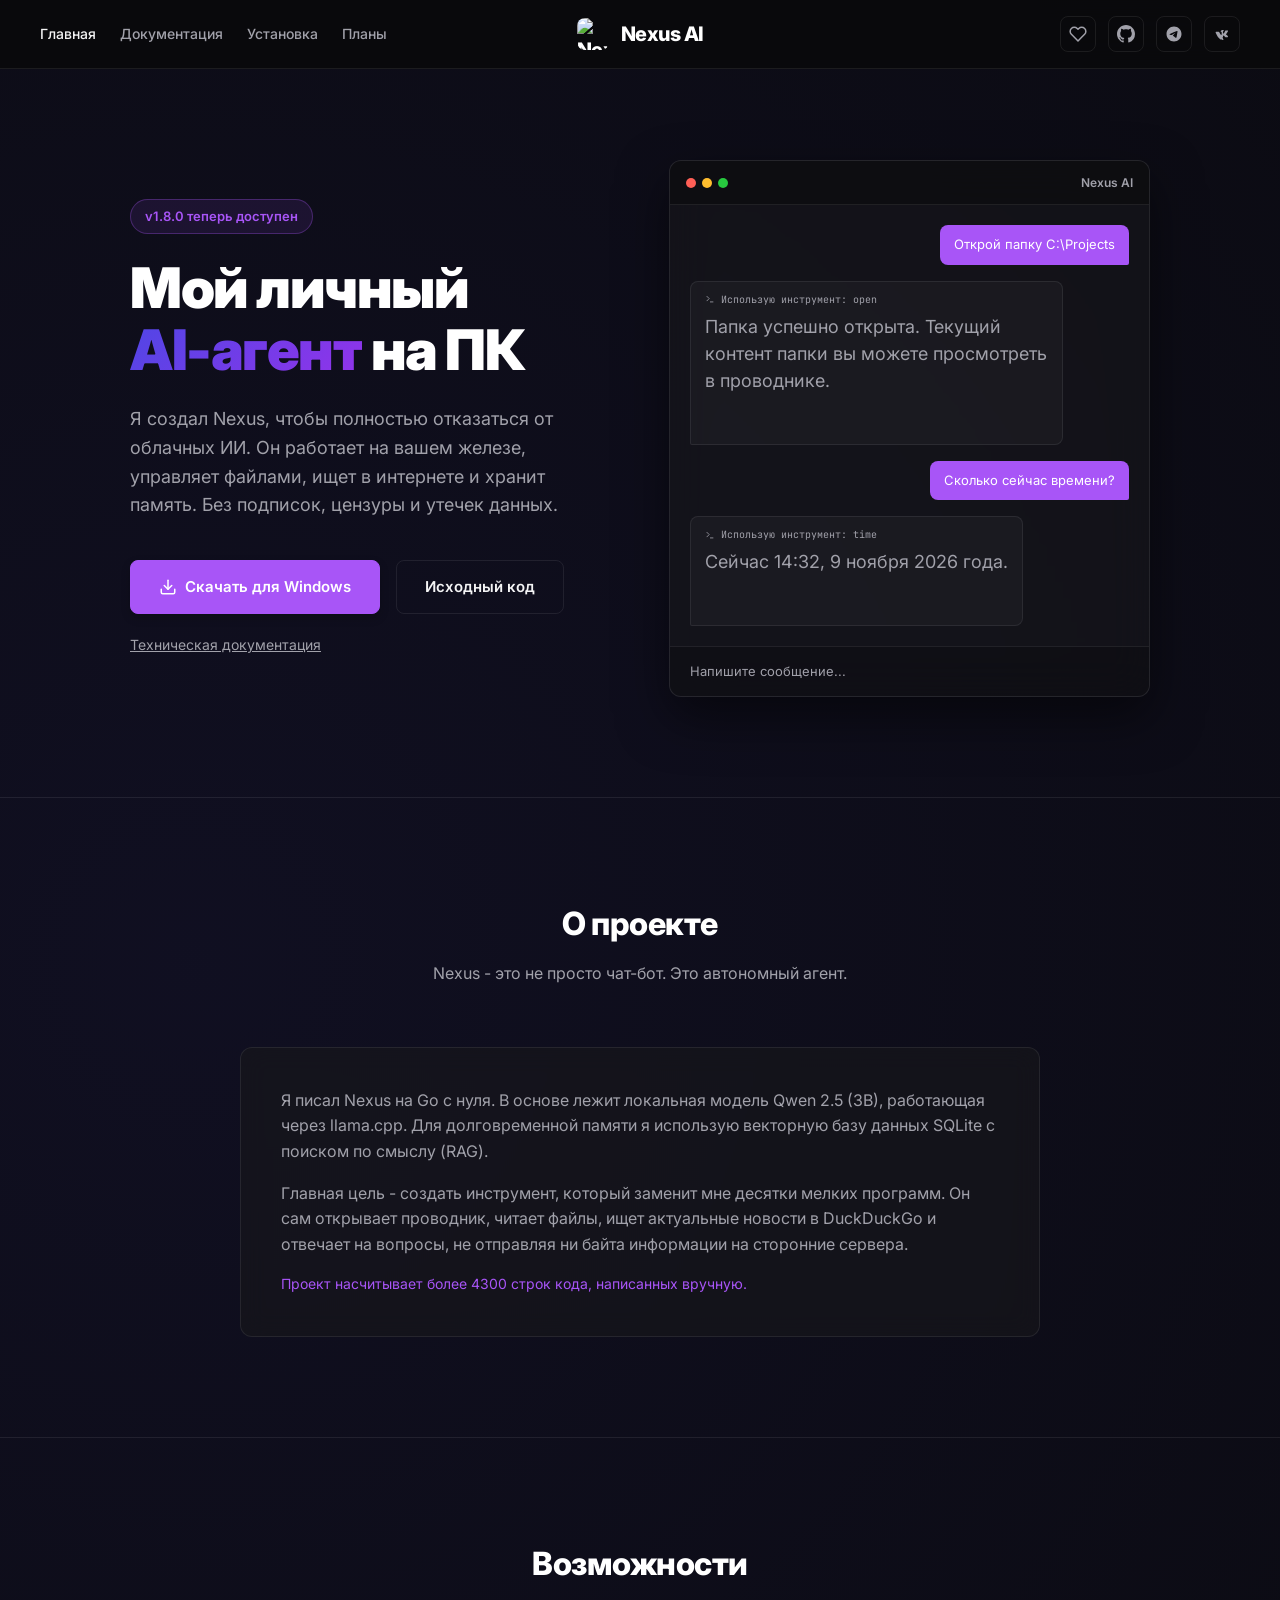
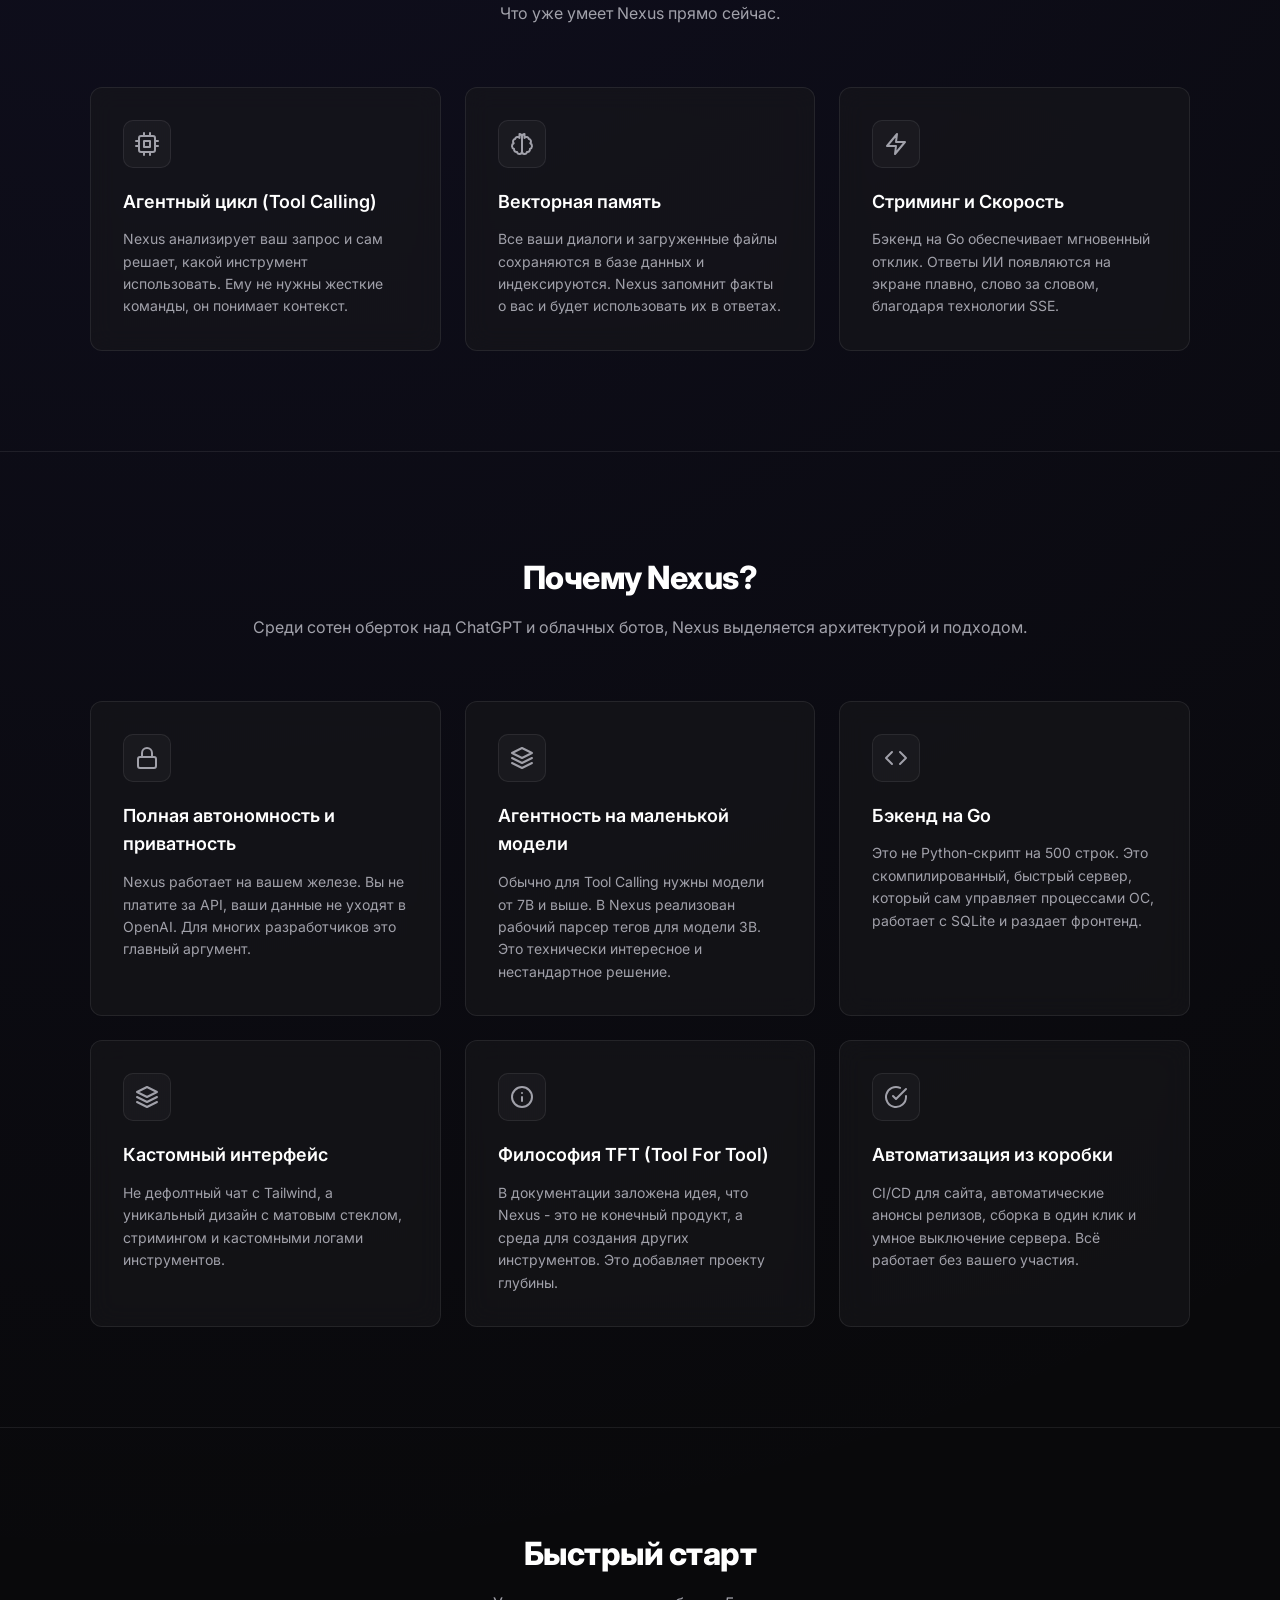
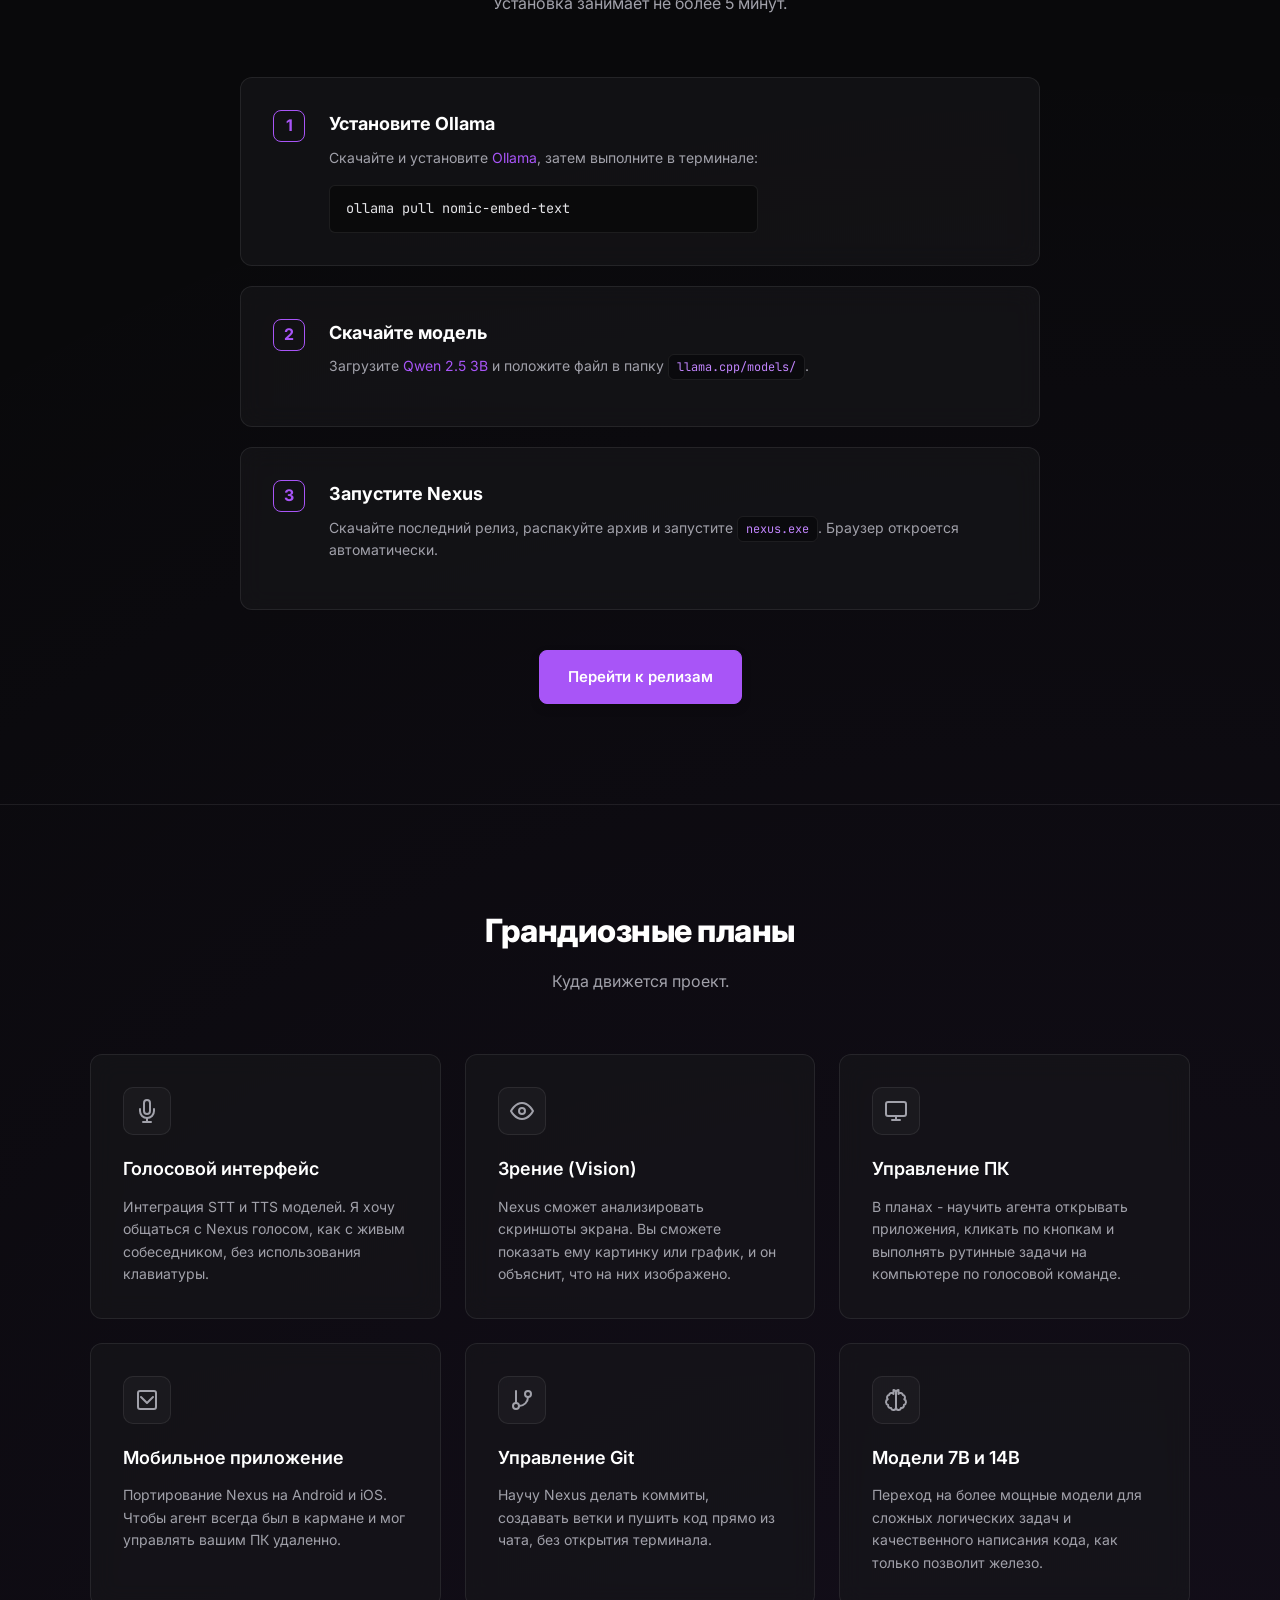
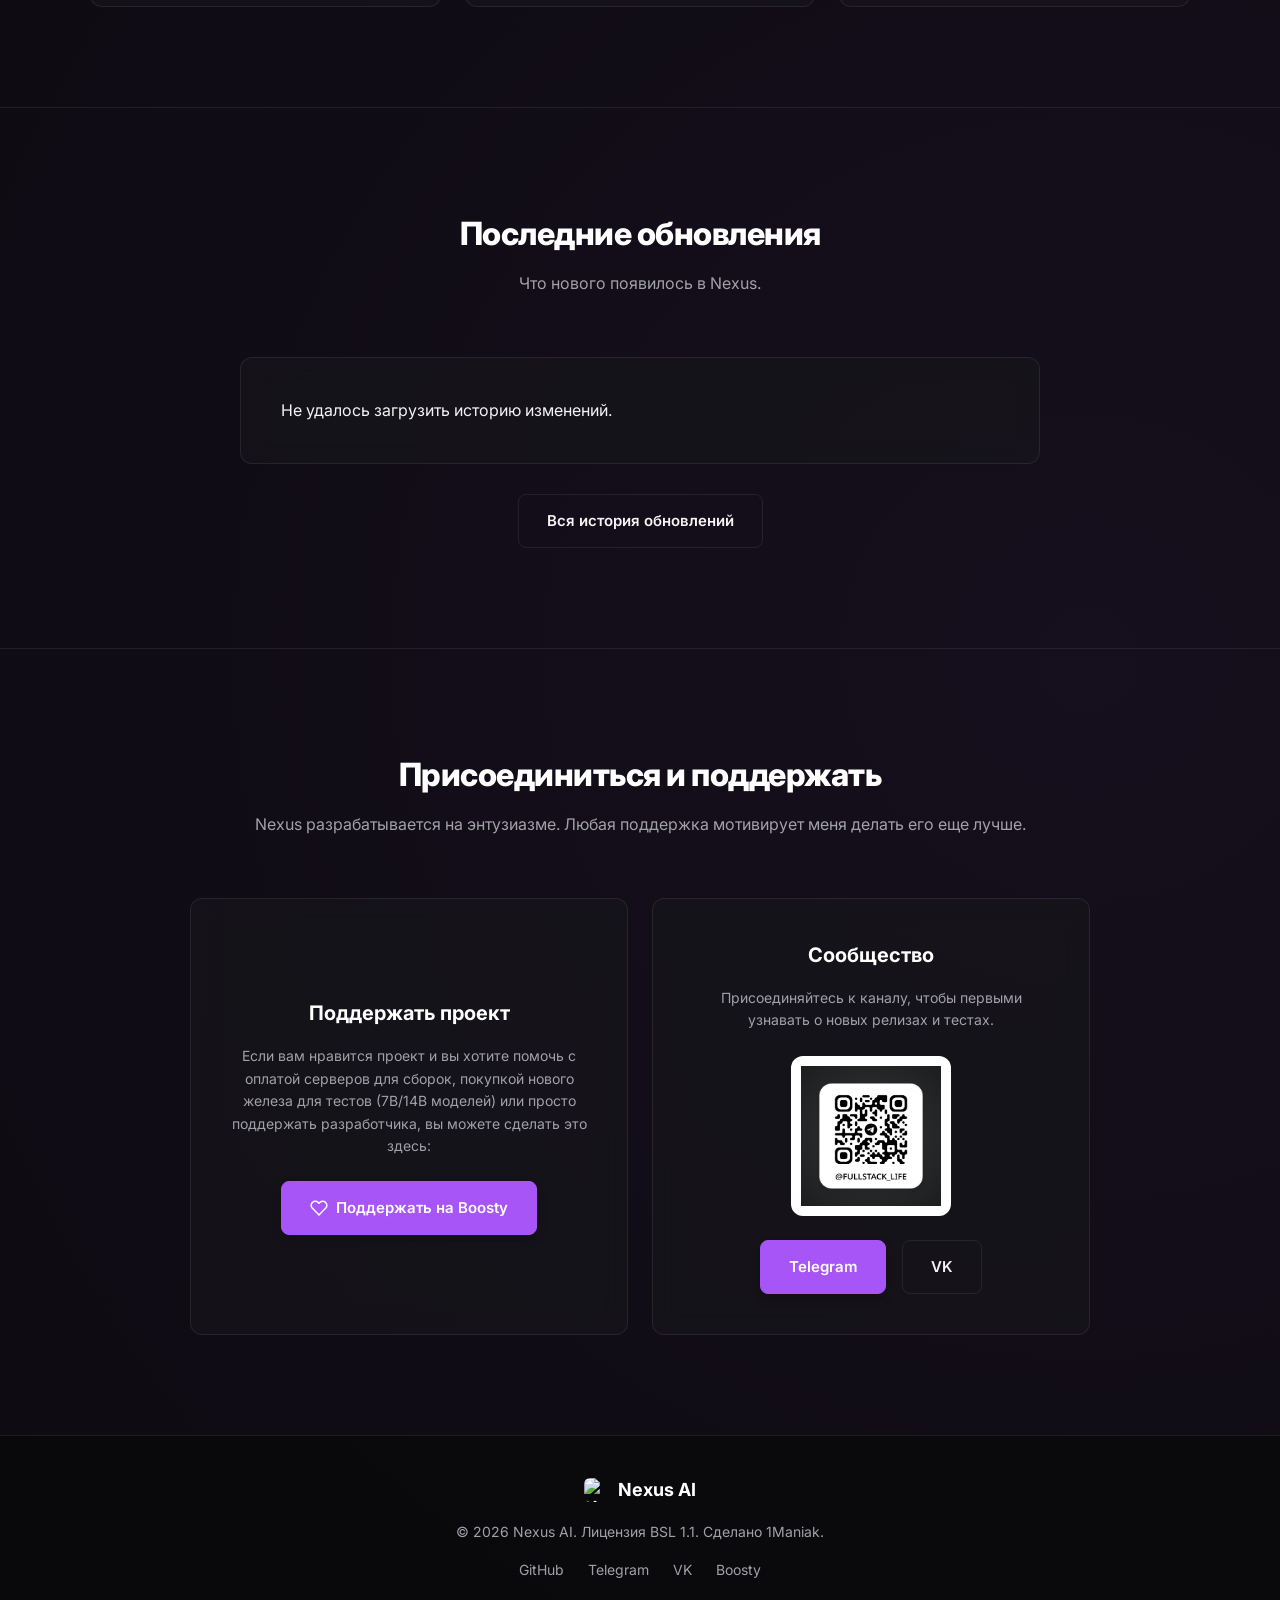
==== commit 7a944429: "docs: add unique features and automation section to readme and website" ====
--- a/website/index.html
+++ b/website/index.html
@@ -24,7 +24,7 @@
             <span>Nexus AI</span>
         </div>
         <div class="nav-right">
-            <a href="https://boosty.to/" target="_blank" rel="noopener noreferrer" class="btn-social boosty" title="Поддержать проект">
+            <a href="https://boosty.to/1maniak" target="_blank" rel="noopener noreferrer" class="btn-social boosty" title="Поддержать проект">
                 <svg height="18" viewBox="0 0 24 24" width="18" fill="none" stroke="currentColor" stroke-width="2" stroke-linecap="round" stroke-linejoin="round"><path d="M20.84 4.61a5.5 5.5 0 0 0-7.78 0L12 5.67l-1.06-1.06a5.5 5.5 0 0 0-7.78 7.78l1.06 1.06L12 21.23l7.78-7.78 1.06-1.06a5.5 5.5 0 0 0 0-7.78z"></path></svg>
             </a>
             <a href="https://github.com/1Maniak/nexus" target="_blank" rel="noopener noreferrer" class="btn-social github" title="GitHub">
@@ -47,7 +47,7 @@
         <a href="docs.html">Документация</a>
         <a href="#install">Установка</a>
         <a href="#roadmap">Планы</a>
-        <a href="https://boosty.to/" target="_blank" rel="noopener noreferrer" style="color: #ff5f56;">Поддержать проект</a>
+        <a href="https://boosty.to/1maniak" target="_blank" rel="noopener noreferrer" style="color: #ff5f56;">Поддержать проект</a>
         <div class="mobile-socials">
             <a href="https://github.com/1Maniak/nexus" target="_blank" rel="noopener noreferrer" class="btn-social github">
                 <svg height="18" viewBox="0 0 16 16" width="18" fill="currentColor"><path d="M8 0C3.58 0 0 3.58 0 8c0 3.54 2.29 6.53 5.47 7.59.4.07.55-.17.55-.38 0-.19-.01-.82-.01-1.49-2.01.37-2.53-.49-2.69-.94-.09-.23-.48-.94-.82-1.13-.28-.15-.68-.52-.01-.53.63-.01 1.08.58 1.23.82.72 1.21 1.87.87 2.33.66.07-.52.28-.87.51-1.07-1.78-.2-3.64-.89-3.64-3.95 0-.87.31-1.59.82-2.15-.08-.2-.36-1.02.08-2.12 0 0 .67-.21 2.2.82.64-.18 1.32-.27 2-.27.68 0 1.36.09 2 .27 1.53-1.04 2.2-.82 2.2-.82.44 1.1.16 1.92.08 2.12.51.56.82 1.27.82 2.15 0 3.07-1.87 3.75-3.65 3.95.29.25.54.73.54 1.48 0 1.07-.01 1.93-.01 2.2 0 .21.15.46.55.38A8.013 8.013 0 0016 8c0-4.42-3.58-8-8-8z"></path></svg>
@@ -128,6 +128,7 @@
             <div class="about-text">
                 <p>Я писал Nexus на Go с нуля. В основе лежит локальная модель Qwen 2.5 (3B), работающая через llama.cpp. Для долговременной памяти я использую векторную базу данных SQLite с поиском по смыслу (RAG).</p>
                 <p>Главная цель - создать инструмент, который заменит мне десятки мелких программ. Он сам открывает проводник, читает файлы, ищет актуальные новости в DuckDuckGo и отвечает на вопросы, не отправляя ни байта информации на сторонние сервера.</p>
+                <p style="margin-top: 16px; font-size: 14px; color: var(--accent-color);">Проект насчитывает более 4300 строк кода, написанных вручную.</p>
             </div>
         </div>
     </section>
@@ -159,6 +160,60 @@
                     </div>
                     <h3>Стриминг и Скорость</h3>
                     <p>Бэкенд на Go обеспечивает мгновенный отклик. Ответы ИИ появляются на экране плавно, слово за словом, благодаря технологии SSE.</p>
+                </div>
+            </div>
+        </div>
+    </section>
+
+    <!-- НОВАЯ СЕКЦИЯ "ПОЧЕМУ NEXUS?" -->
+    <section id="why" class="section">
+        <div class="container">
+            <div class="section-title">
+                <h2>Почему Nexus?</h2>
+                <p>Среди сотен оберток над ChatGPT и облачных ботов, Nexus выделяется архитектурой и подходом.</p>
+            </div>
+            <div class="grid">
+                <div class="card">
+                    <div class="icon-wrapper">
+                        <svg viewBox="0 0 24 24" fill="none" stroke="currentColor" stroke-width="2" stroke-linecap="round" stroke-linejoin="round"><rect x="3" y="11" width="18" height="11" rx="2" ry="2"></rect><path d="M7 11V7a5 5 0 0 1 10 0v4"></path></svg>
+                    </div>
+                    <h3>Полная автономность и приватность</h3>
+                    <p>Nexus работает на вашем железе. Вы не платите за API, ваши данные не уходят в OpenAI. Для многих разработчиков это главный аргумент.</p>
+                </div>
+                <div class="card">
+                    <div class="icon-wrapper">
+                        <svg viewBox="0 0 24 24" fill="none" stroke="currentColor" stroke-width="2" stroke-linecap="round" stroke-linejoin="round"><path d="M12 2L2 7l10 5 10-5-10-5z"></path><path d="M2 17l10 5 10-5"></path><path d="M2 12l10 5 10-5"></path></svg>
+                    </div>
+                    <h3>Агентность на маленькой модели</h3>
+                    <p>Обычно для Tool Calling нужны модели от 7B и выше. В Nexus реализован рабочий парсер тегов для модели 3B. Это технически интересное и нестандартное решение.</p>
+                </div>
+                <div class="card">
+                    <div class="icon-wrapper">
+                        <svg viewBox="0 0 24 24" fill="none" stroke="currentColor" stroke-width="2" stroke-linecap="round" stroke-linejoin="round"><polyline points="16 18 22 12 16 6"></polyline><polyline points="8 6 2 12 8 18"></polyline></svg>
+                    </div>
+                    <h3>Бэкенд на Go</h3>
+                    <p>Это не Python-скрипт на 500 строк. Это скомпилированный, быстрый сервер, который сам управляет процессами ОС, работает с SQLite и раздает фронтенд.</p>
+                </div>
+                <div class="card">
+                    <div class="icon-wrapper">
+                        <svg viewBox="0 0 24 24" fill="none" stroke="currentColor" stroke-width="2" stroke-linecap="round" stroke-linejoin="round"><path d="M12 2L2 7l10 5 10-5-10-5z"></path><path d="M2 17l10 5 10-5"></path><path d="M2 12l10 5 10-5"></path></svg>
+                    </div>
+                    <h3>Кастомный интерфейс</h3>
+                    <p>Не дефолтный чат с Tailwind, а уникальный дизайн с матовым стеклом, стримингом и кастомными логами инструментов.</p>
+                </div>
+                <div class="card">
+                    <div class="icon-wrapper">
+                        <svg viewBox="0 0 24 24" fill="none" stroke="currentColor" stroke-width="2" stroke-linecap="round" stroke-linejoin="round"><circle cx="12" cy="12" r="10"></circle><line x1="12" y1="16" x2="12" y2="12"></line><line x1="12" y1="8" x2="12.01" y2="8"></line></svg>
+                    </div>
+                    <h3>Философия TFT (Tool For Tool)</h3>
+                    <p>В документации заложена идея, что Nexus - это не конечный продукт, а среда для создания других инструментов. Это добавляет проекту глубины.</p>
+                </div>
+                <div class="card">
+                    <div class="icon-wrapper">
+                        <svg viewBox="0 0 24 24" fill="none" stroke="currentColor" stroke-width="2" stroke-linecap="round" stroke-linejoin="round"><path d="M22 11.08V12a10 10 0 1 1-5.93-9.14"></path><polyline points="22 4 12 14.01 9 11.01"></polyline></svg>
+                    </div>
+                    <h3>Автоматизация из коробки</h3>
+                    <p>CI/CD для сайта, автоматические анонсы релизов, сборка в один клик и умное выключение сервера. Всё работает без вашего участия.</p>
                 </div>
             </div>
         </div>
@@ -278,7 +333,7 @@
                 <div class="community-box">
                     <h3>Поддержать проект</h3>
                     <p>Если вам нравится проект и вы хотите помочь с оплатой серверов для сборок, покупкой нового железа для тестов (7B/14B моделей) или просто поддержать разработчика, вы можете сделать это здесь:</p>
-                    <a href="https://boosty.to/" target="_blank" rel="noopener noreferrer" class="btn primary">
+                    <a href="https://boosty.to/1maniak" target="_blank" rel="noopener noreferrer" class="btn primary">
                         <svg height="18" viewBox="0 0 24 24" width="18" fill="none" stroke="currentColor" stroke-width="2" stroke-linecap="round" stroke-linejoin="round" style="margin-right:8px; vertical-align: text-bottom;">
                             <path d="M20.84 4.61a5.5 5.5 0 0 0-7.78 0L12 5.67l-1.06-1.06a5.5 5.5 0 0 0-7.78 7.78l1.06 1.06L12 21.23l7.78-7.78 1.06-1.06a5.5 5.5 0 0 0 0-7.78z"></path>
                         </svg>
@@ -311,11 +366,11 @@
                 <a href="https://github.com/1Maniak" target="_blank" rel="noopener noreferrer">GitHub</a>
                 <a href="https://t.me/fullstack_life" target="_blank" rel="noopener noreferrer">Telegram</a>
                 <a href="https://vk.com/nexus_fullstack_life" target="_blank" rel="noopener noreferrer">VK</a>
-                <a href="https://boosty.to/" target="_blank" rel="noopener noreferrer">Boosty</a>
+                <a href="https://boosty.to/1maniak" target="_blank" rel="noopener noreferrer">Boosty</a>
             </div>
         </div>
     </footer>
 
-    <script src="script.js"></script>
+    <script src="script.js?v=2"></script>
 </body>
 </html>
--- a/website/style.css
+++ b/website/style.css
@@ -150,16 +150,17 @@
 
 .mobile-nav {
     display: none;
-    position: absolute;
-    top: 100%;
+    position: fixed;
+    top: 65px;
     left: 0;
     width: 100%;
-    background: rgba(9, 9, 11, 0.95);
+    background: rgba(9, 9, 11, 0.98);
     backdrop-filter: blur(16px);
     border-bottom: 1px solid var(--border-color);
     flex-direction: column;
     padding: 20px;
     gap: 16px;
+    z-index: 99;
 }
 
 .mobile-nav.active {
